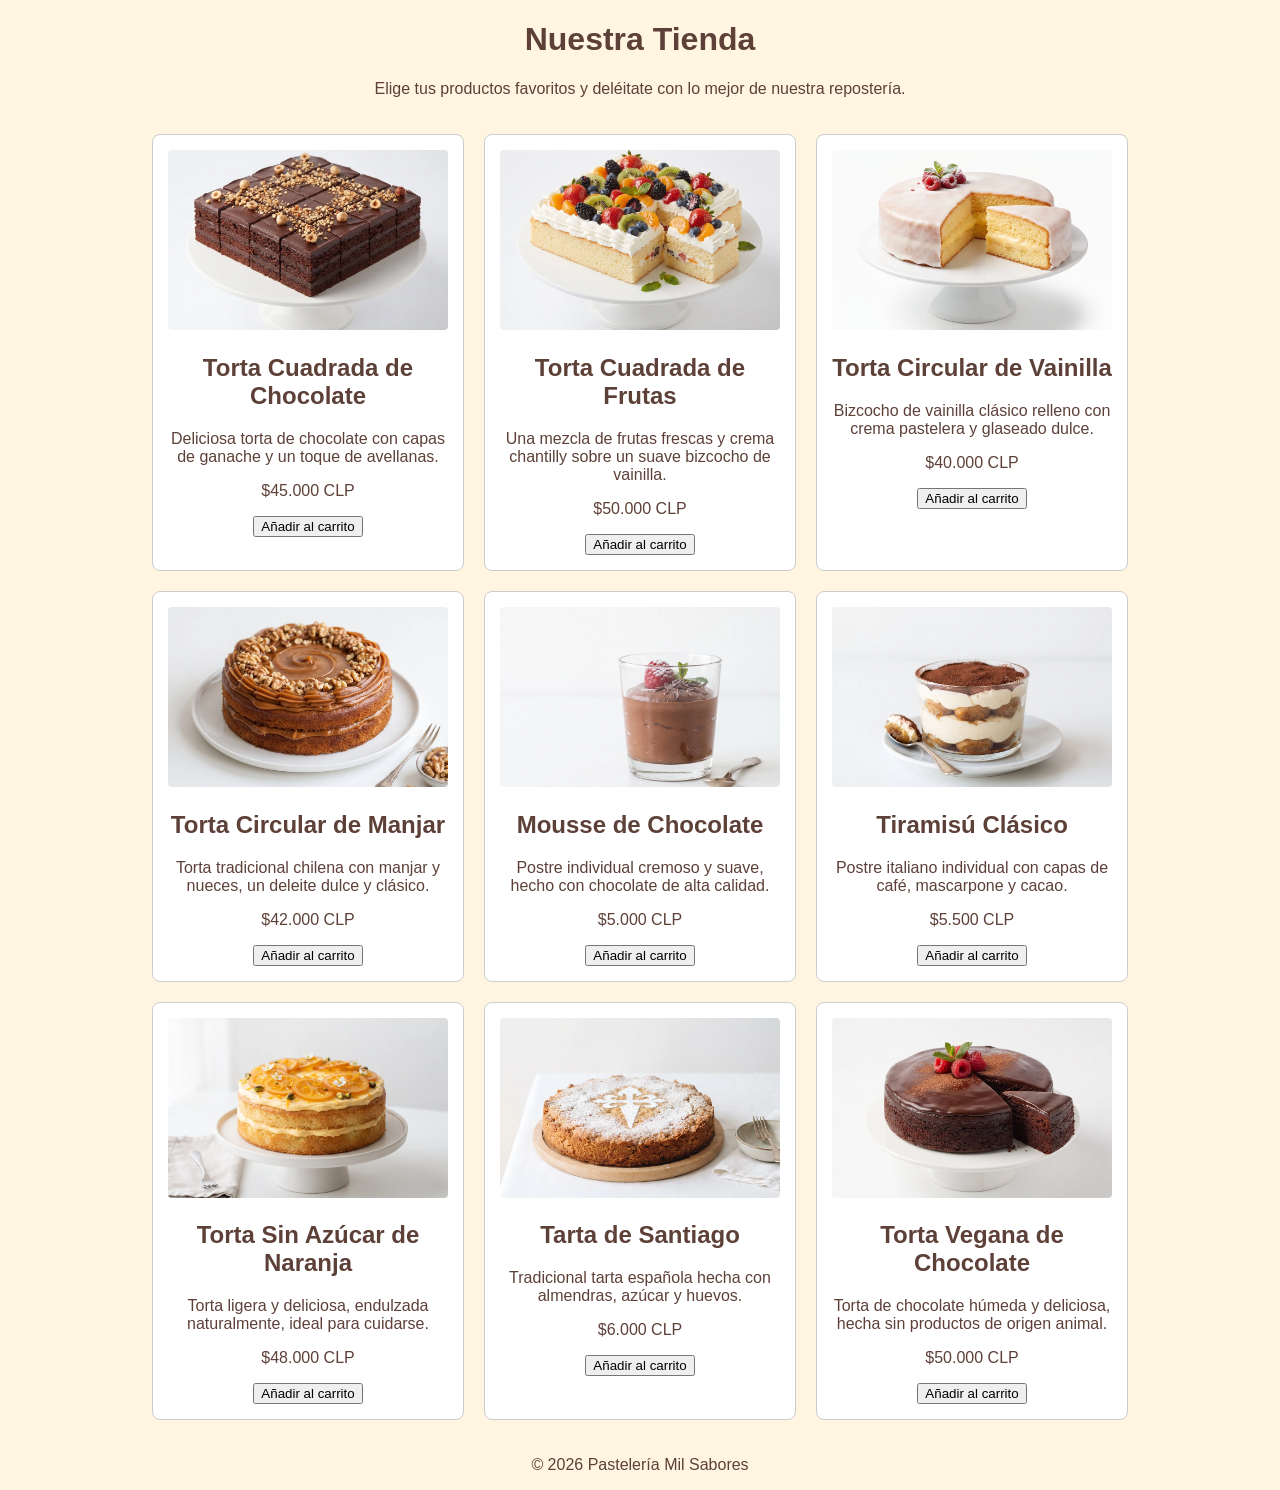
==== tienda.html @ 3db587c8 "Agrega seccion tienda" ====
<!DOCTYPE html>
<html lang="es">
<head>
    <meta charset="UTF-8">
    <title>Tienda - Pastelería Mil Sabores</title>
    <link rel="stylesheet" href="2.css">
    <style>
        body {
            font-family: Arial, sans-serif;
            background-color: #FFF5E1;
            color: #5D4037;
            text-align: center;
        }
        .contenedor-productos {
            display: flex;
            flex-wrap: wrap;
            justify-content: center;
            gap: 20px;
            max-width: 1000px;
            margin: 0 auto;
            padding: 20px;
        }
        .tarjeta-producto {
            background-color: white;
            border: 1px solid #ccc;
            border-radius: 8px;
            padding: 15px;
            width: 280px;
            text-align: center;
        }
        .tarjeta-producto img {
            width: 100%;
            height: 180px;
            object-fit: cover;
            border-radius: 4px;
        }
    </style>
</head>
<body>

    <header>
        <h1>Nuestra Tienda</h1>
        <p>Elige tus productos favoritos y deléitate con lo mejor de nuestra repostería.</p>
    </header>

    <main>
        <section class="contenedor-productos">
            
            <!-- Producto 1 -->
            <div class="tarjeta-producto">
                <img src="img/Torta_Cuadrada_Chocolate.webp" alt="Torta Cuadrada de Chocolate">
                <h2>Torta Cuadrada de Chocolate</h2>
                <p>Deliciosa torta de chocolate con capas de ganache y un toque de avellanas.</p>
                <p class="precio">$45.000 CLP</p>
                <button>Añadir al carrito</button>
            </div>

            <!-- Producto 2 -->
            <div class="tarjeta-producto">
                <img src="img/Torta_Cuadrada_Frutas.webp" alt="Torta Cuadrada de Frutas">
                <h2>Torta Cuadrada de Frutas</h2>
                <p>Una mezcla de frutas frescas y crema chantilly sobre un suave bizcocho de vainilla.</p>
                <p class="precio">$50.000 CLP</p>
                <button>Añadir al carrito</button>
            </div>

            <!-- Producto 3 -->
            <div class="tarjeta-producto">
                <img src="img/Torta_Circular_Vainilla.webp" alt="Torta Circular de Vainilla">
                <h2>Torta Circular de Vainilla</h2>
                <p>Bizcocho de vainilla clásico relleno con crema pastelera y glaseado dulce.</p>
                <p class="precio">$40.000 CLP</p>
                <button>Añadir al carrito</button>
            </div>

            <!-- Producto 4 -->
            <div class="tarjeta-producto">
                <img src="img/Torta_Circular_Manjar.webp" alt="Torta Circular de Manjar">
                <h2>Torta Circular de Manjar</h2>
                <p>Torta tradicional chilena con manjar y nueces, un deleite dulce y clásico.</p>
                <p class="precio">$42.000 CLP</p>
                <button>Añadir al carrito</button>
            </div>

            <!-- Producto 5 -->
            <div class="tarjeta-producto">
                <img src="img/Mousse_Chocolate.webp" alt="Mousse de Chocolate">
                <h2>Mousse de Chocolate</h2>
                <p>Postre individual cremoso y suave, hecho con chocolate de alta calidad.</p>
                <p class="precio">$5.000 CLP</p>
                <button>Añadir al carrito</button>
            </div>

            <!-- Producto 6 -->
            <div class="tarjeta-producto">
                <img src="img/Tiramisú_Clásico.webp" alt="Tiramisú Clásico">
                <h2>Tiramisú Clásico</h2>
                <p>Postre italiano individual con capas de café, mascarpone y cacao.</p>
                <p class="precio">$5.500 CLP</p>
                <button>Añadir al carrito</button>
            </div>

            <!-- Producto 7 -->
            <div class="tarjeta-producto">
                <img src="img/Torta_Naranja_Sin_Azucar.webp" alt="Torta Sin Azúcar de Naranja">
                <h2>Torta Sin Azúcar de Naranja</h2>
                <p>Torta ligera y deliciosa, endulzada naturalmente, ideal para cuidarse.</p>
                <p class="precio">$48.000 CLP</p>
                <button>Añadir al carrito</button>
            </div>

            <!-- Producto 8 -->
            <div class="tarjeta-producto">
                <img src="img/Tarta_De_Santiago.webp" alt="Tarta de Santiago">
                <h2>Tarta de Santiago</h2>
                <p>Tradicional tarta española hecha con almendras, azúcar y huevos.</p>
                <p class="precio">$6.000 CLP</p>
                <button>Añadir al carrito</button>
            </div>

            <!-- Producto 9 -->
            <div class="tarjeta-producto">
                <img src="img/Torta_Vegana_Chocolate.webp" alt="Torta Vegana de Chocolate">
                <h2>Torta Vegana de Chocolate</h2>
                <p>Torta de chocolate húmeda y deliciosa, hecha sin productos de origen animal.</p>
                <p class="precio">$50.000 CLP</p>
                <button>Añadir al carrito</button>
            </div>

        </section>
    </main>

    <footer>
        <p>&copy; 2026 Pastelería Mil Sabores</p>
    </footer>

</body>
</html>
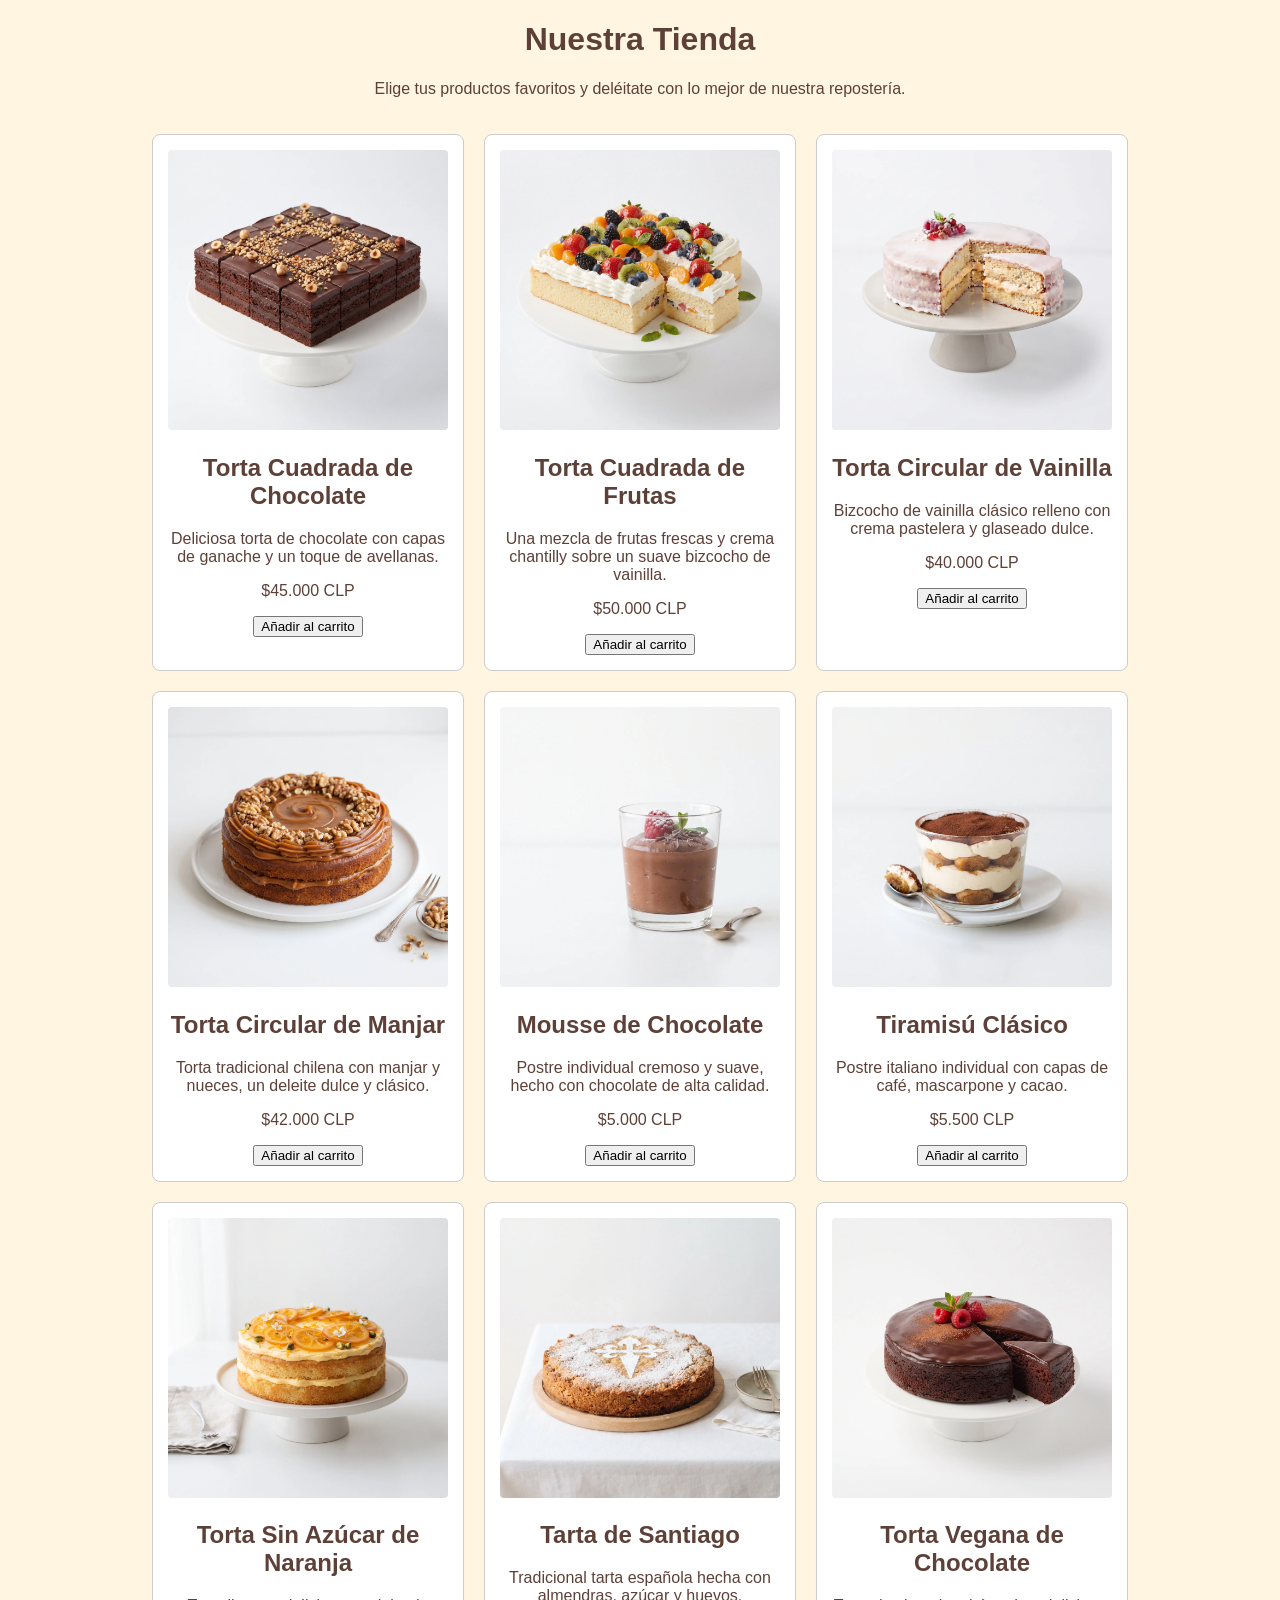
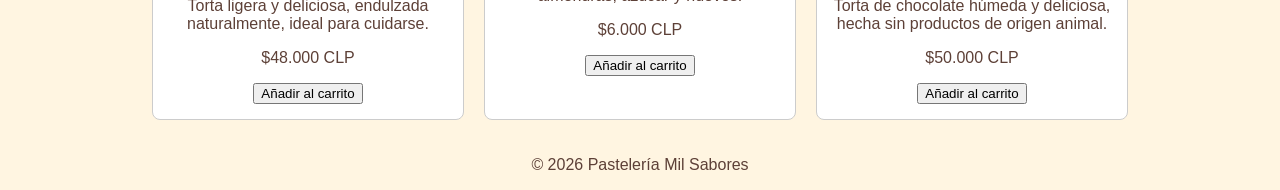
==== commit 85891aa4: "Actualiza imagen de la Torta Circular de Vainilla con el fondo correcto" ====
--- a/tienda.html
+++ b/tienda.html
@@ -30,7 +30,7 @@
         }
         .tarjeta-producto img {
             width: 100%;
-            height: 180px;
+            height: 280px;
             object-fit: cover;
             border-radius: 4px;
         }
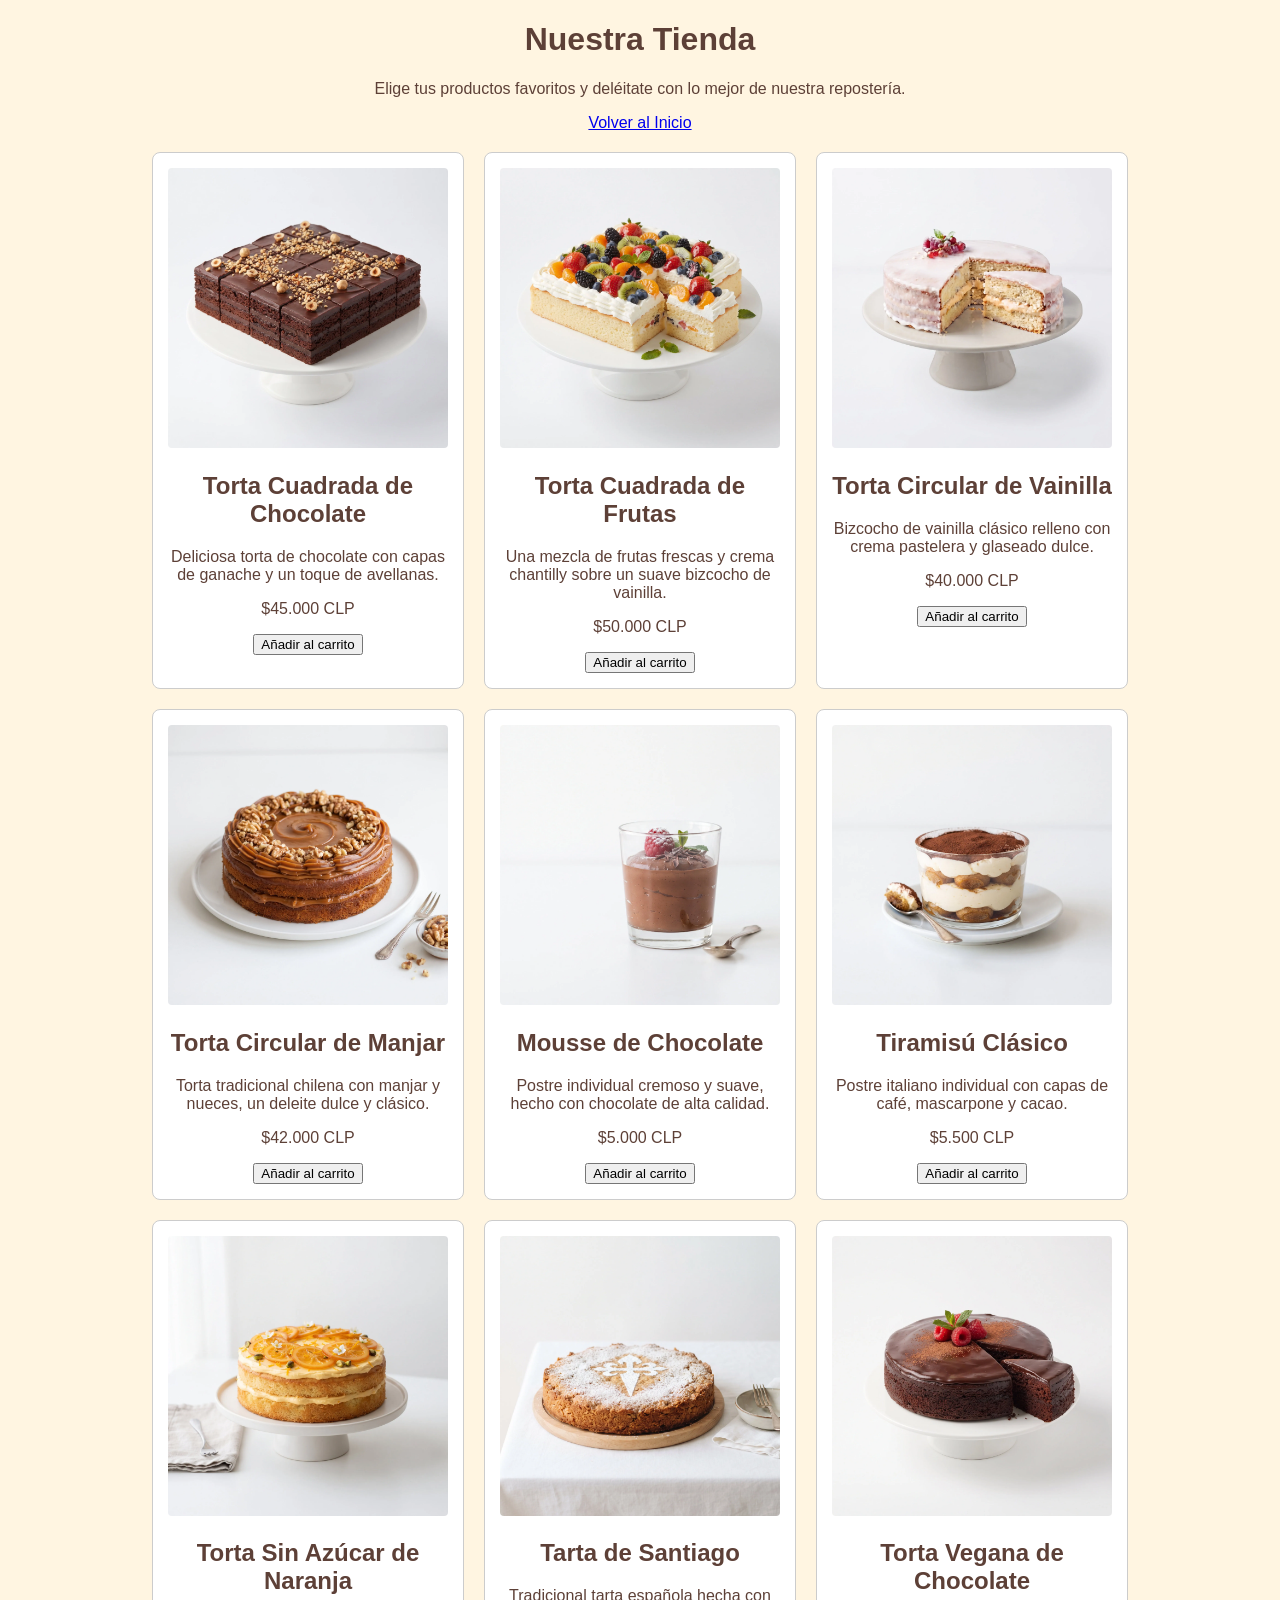
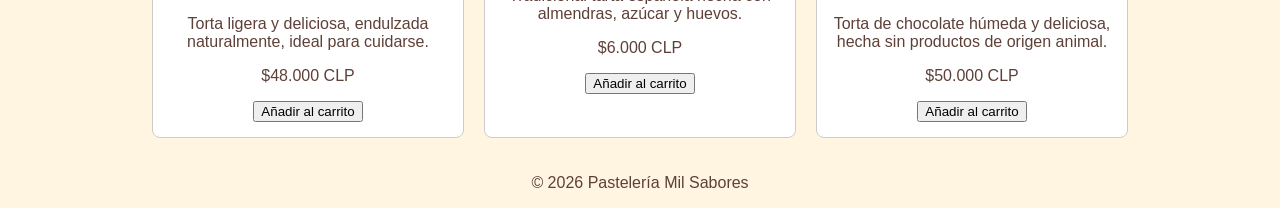
==== commit 97714c49: "creacion del home" ====
--- a/tienda.html
+++ b/tienda.html
@@ -42,6 +42,10 @@
         <h1>Nuestra Tienda</h1>
         <p>Elige tus productos favoritos y deléitate con lo mejor de nuestra repostería.</p>
     </header>
+
+    <nav>
+        <a href="index.html">Volver al Inicio</a>
+    </nav>
 
     <main>
         <section class="contenedor-productos">
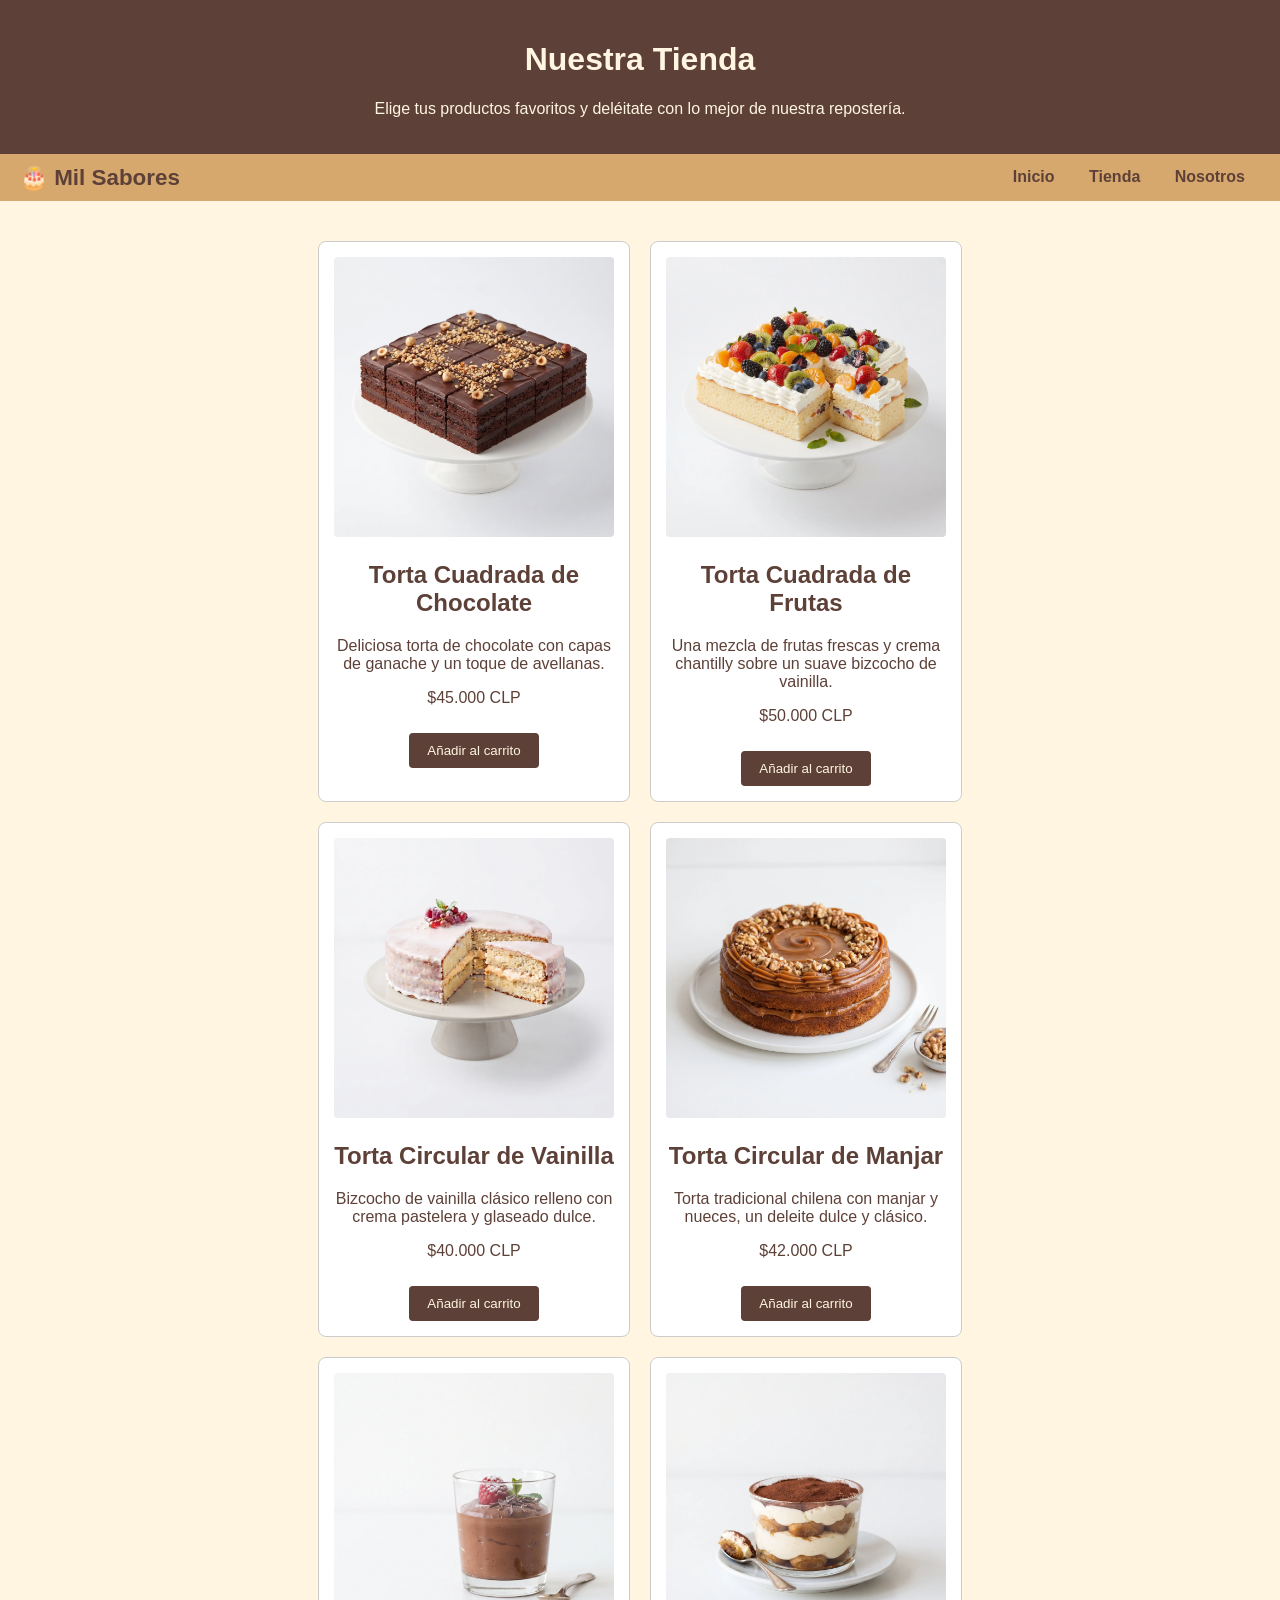
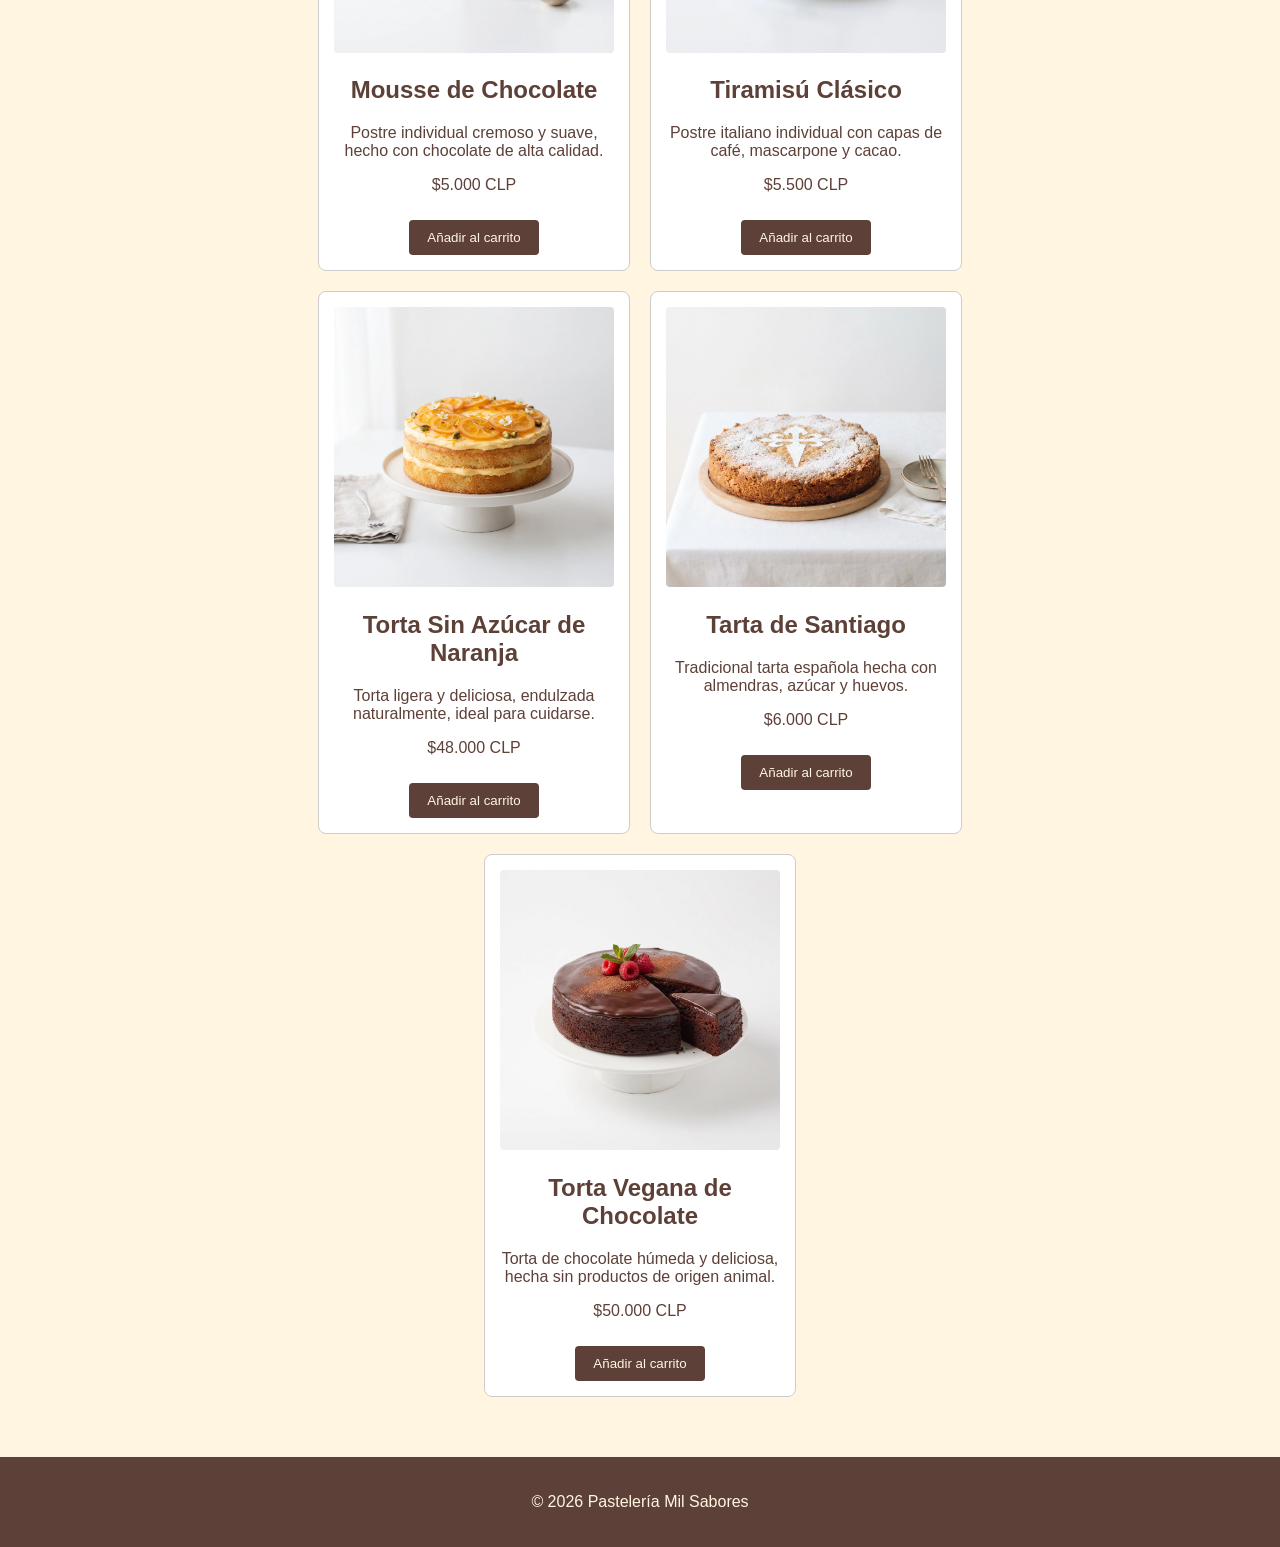
==== commit b24d9722: "mas cambios" ====
--- a/tienda.html
+++ b/tienda.html
@@ -3,7 +3,7 @@
 <head>
     <meta charset="UTF-8">
     <title>Tienda - Pastelería Mil Sabores</title>
-    <link rel="stylesheet" href="2.css">
+    <link rel="stylesheet" href="css/style.css">
     <style>
         body {
             font-family: Arial, sans-serif;
@@ -44,7 +44,14 @@
     </header>
 
     <nav>
-        <a href="index.html">Volver al Inicio</a>
+        <div class="logo">
+            <a href="index.html">🎂 Mil Sabores</a>
+        </div>
+        <ul>
+            <li><a href="index.html">Inicio</a></li>
+            <li><a href="tienda.html">Tienda</a></li>
+            <li><a href="index.html#nosotros">Nosotros</a></li>
+        </ul>
     </nav>
 
     <main>
--- a/css/style.css
+++ b/css/style.css
@@ -0,0 +1,180 @@
+/* Estilos generales del sitio - Pastelería Mil Sabores */
+
+body {
+    font-family: Arial, sans-serif;
+    background-color: #FFF5E1;
+    color: #5D4037;
+    margin: 0;
+    padding: 0;
+}
+
+header {
+    background-color: #5D4037;
+    color: #FFF5E1;
+    text-align: center;
+    padding: 20px 10px;
+}
+
+nav {
+    background-color: #D7A86E;
+    padding: 10px 20px;
+    display: flex;
+    justify-content: space-between;
+    align-items: center;
+    flex-wrap: wrap;
+}
+
+.logo a {
+    color: #5D4037;
+    font-size: 1.4em;
+    font-weight: bold;
+    text-decoration: none;
+}
+
+nav ul {
+    list-style: none;
+    margin: 0;
+    padding: 0;
+}
+
+nav ul li {
+    display: inline-block;
+    margin: 0 15px;
+}
+
+nav ul li a {
+    color: #5D4037;
+    text-decoration: none;
+    font-weight: bold;
+}
+
+nav ul li a:hover {
+    text-decoration: underline;
+}
+
+main {
+    max-width: 1000px;
+    margin: 0 auto;
+    padding: 20px;
+}
+
+section {
+    margin-bottom: 40px;
+    text-align: center;
+}
+
+/* Sección de bienvenida */
+.bienvenida-imagen {
+    max-width: 100%; /* <--- Cambia esto de 400px a 100% */
+    width: 100%; /* Esto asegura que ocupe todo el ancho del contenedor */
+    border-radius: 8px;
+    margin-top: 15px;
+    display: block; /* Ayuda a centrarla y evitar espacios extra */
+    height: auto; /* Mantiene la proporción de la imagen */
+}
+
+/* Tarjetas de productos destacados (mismo estilo que la tienda) */
+.contenedor-productos {
+    display: flex;
+    flex-wrap: wrap;
+    justify-content: center;
+    gap: 20px;
+}
+
+.tarjeta-producto {
+    background-color: white;
+    border: 1px solid #ccc;
+    border-radius: 8px;
+    padding: 15px;
+    width: 250px;
+    text-align: center;
+}
+
+.tarjeta-producto img {
+    width: 100%;
+    height: 220px;
+    object-fit: cover;
+    border-radius: 4px;
+}
+
+button {
+    background-color: #5D4037;
+    color: #FFF5E1;
+    border: none;
+    padding: 10px 18px;
+    border-radius: 4px;
+    cursor: pointer;
+    margin-top: 10px;
+}
+
+button:hover {
+    background-color: #4A322C;
+}
+
+footer {
+    background-color: #5D4037;
+    color: #FFF5E1;
+    text-align: center;
+    padding: 20px 10px;
+    margin-top: 20px;
+}
+
+footer a {
+    color: #FFF5E1;
+}
+
+/* Estilos Quiénes Somos */
+.seccion-quienes-somos {
+    display: flex;
+    flex-direction: column;
+    gap: 20px;
+    margin-bottom: 40px;
+    text-align: left !important; /* Anula el centrado general de las secciones */
+}
+
+.tarjeta-enunciado {
+    background-color: white;
+    border: 1px solid #ccc;
+    border-radius: 8px;
+    padding: 25px;
+}
+
+.contenedor-mision-vision {
+    display: flex;
+    gap: 20px;
+    flex-wrap: wrap;
+}
+
+.caja-mision,
+.caja-vision {
+    background-color: white;
+    border: 1px solid #ccc;
+    border-radius: 8px;
+    padding: 20px;
+    flex: 1;
+    min-width: 280px;
+}
+
+.nosotros-imagen {
+    max-width: 1000px;
+    margin: 0 auto 20px;
+}
+
+.nosotros-imagen img {
+    width: 100%;
+    height: 260px;
+    object-fit: cover;
+    border-radius: 8px;
+    display: block;
+}
+
+.nosotros-contacto {
+    background-color: white;
+    border: 1px solid #ccc;
+    border-radius: 8px;
+    padding: 20px;
+}
+
+.nosotros-contacto a {
+    color: #5D4037;
+}
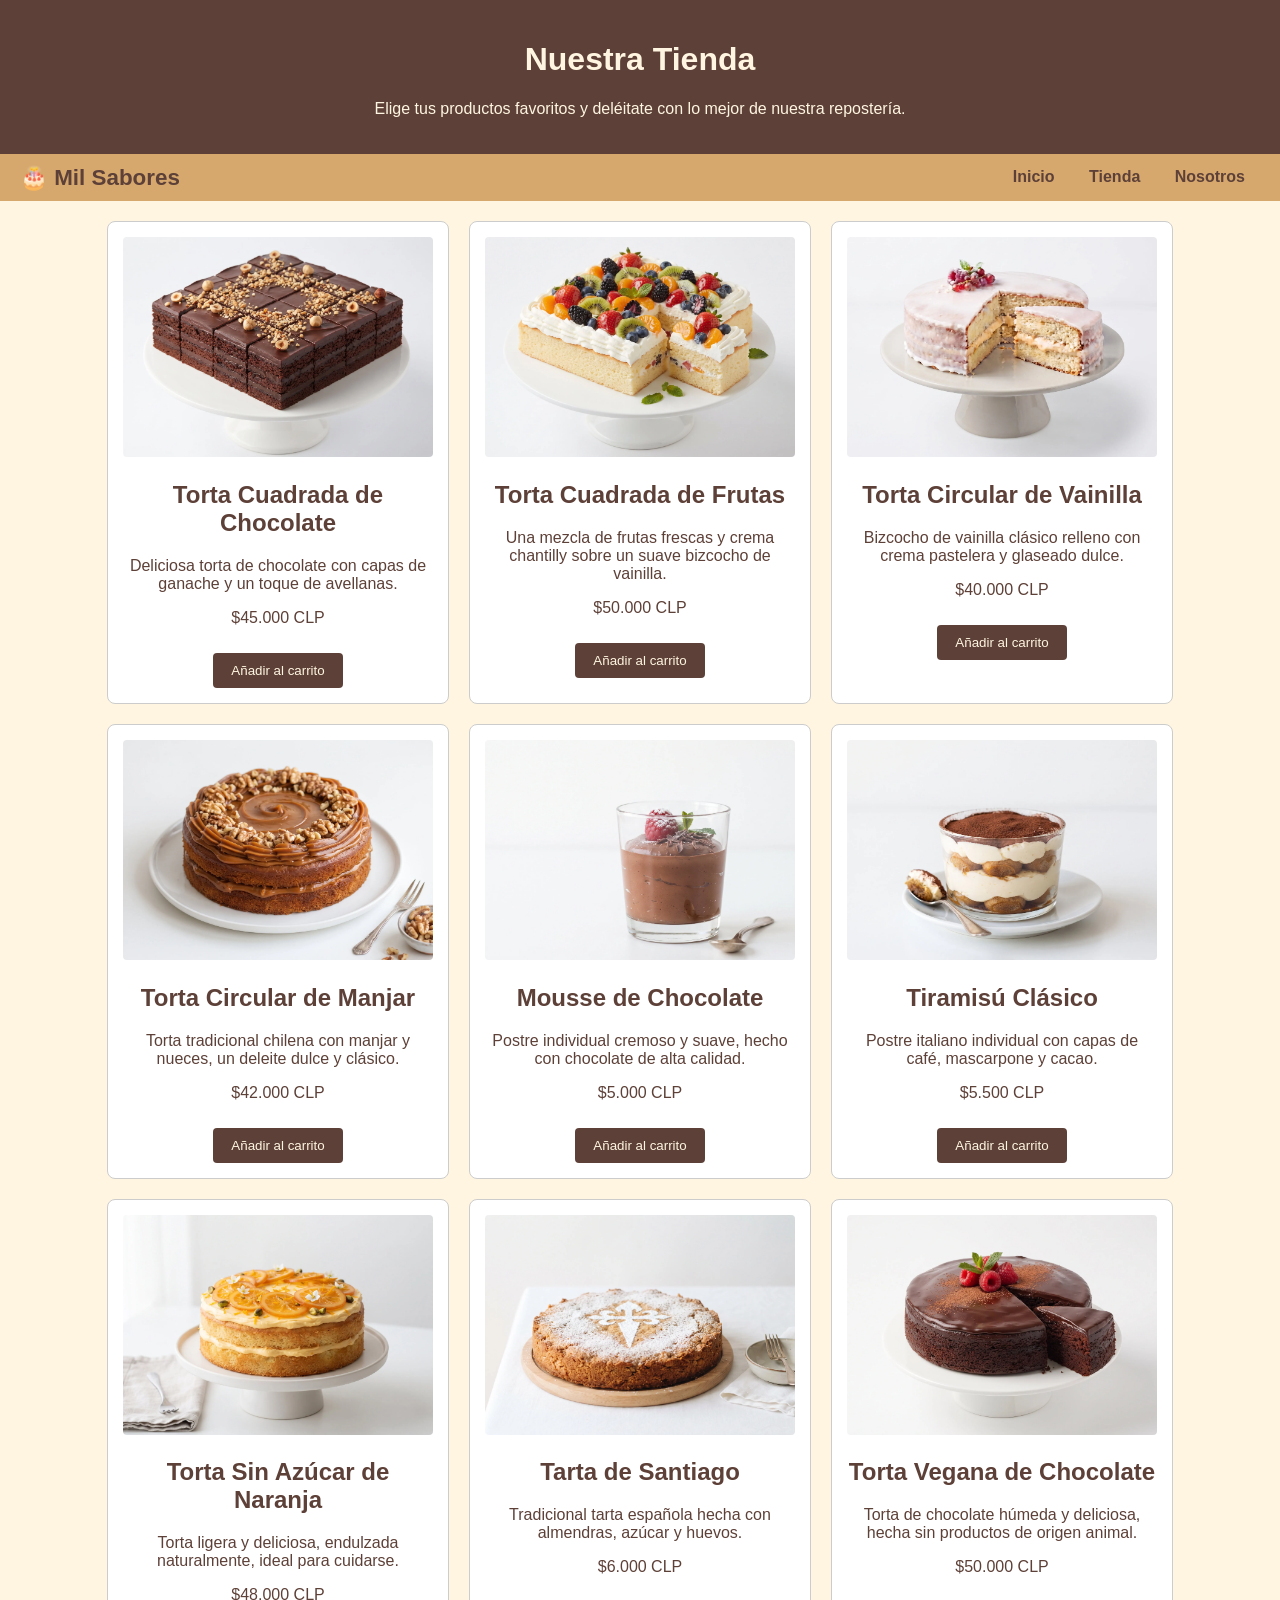
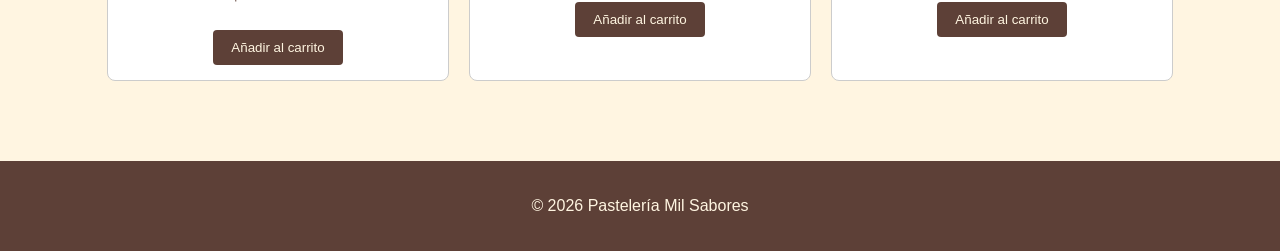
==== commit 8b9ac67f: "Actualiza diseño de tarjetas de productos a 3 por fila y mejora estructura de secciones" ====
--- a/tienda.html
+++ b/tienda.html
@@ -4,37 +4,7 @@
     <meta charset="UTF-8">
     <title>Tienda - Pastelería Mil Sabores</title>
     <link rel="stylesheet" href="css/style.css">
-    <style>
-        body {
-            font-family: Arial, sans-serif;
-            background-color: #FFF5E1;
-            color: #5D4037;
-            text-align: center;
-        }
-        .contenedor-productos {
-            display: flex;
-            flex-wrap: wrap;
-            justify-content: center;
-            gap: 20px;
-            max-width: 1000px;
-            margin: 0 auto;
-            padding: 20px;
-        }
-        .tarjeta-producto {
-            background-color: white;
-            border: 1px solid #ccc;
-            border-radius: 8px;
-            padding: 15px;
-            width: 280px;
-            text-align: center;
-        }
-        .tarjeta-producto img {
-            width: 100%;
-            height: 280px;
-            object-fit: cover;
-            border-radius: 4px;
-        }
-    </style>
+
 </head>
 <body>
 
--- a/css/style.css
+++ b/css/style.css
@@ -53,7 +53,7 @@
 }
 
 main {
-    max-width: 1000px;
+    max-width: 1100px;
     margin: 0 auto;
     padding: 20px;
 }
@@ -65,15 +65,15 @@
 
 /* Sección de bienvenida */
 .bienvenida-imagen {
-    max-width: 100%; /* <--- Cambia esto de 400px a 100% */
-    width: 100%; /* Esto asegura que ocupe todo el ancho del contenedor */
+    max-width: 100%;
+    width: 100%;
     border-radius: 8px;
     margin-top: 15px;
-    display: block; /* Ayuda a centrarla y evitar espacios extra */
-    height: auto; /* Mantiene la proporción de la imagen */
-}
-
-/* Tarjetas de productos destacados (mismo estilo que la tienda) */
+    display: block;
+    height: auto;
+}
+
+/* Tarjetas de productos (3 por fila corregido) */
 .contenedor-productos {
     display: flex;
     flex-wrap: wrap;
@@ -86,7 +86,7 @@
     border: 1px solid #ccc;
     border-radius: 8px;
     padding: 15px;
-    width: 250px;
+    width: 310px;
     text-align: center;
 }
 
@@ -129,7 +129,7 @@
     flex-direction: column;
     gap: 20px;
     margin-bottom: 40px;
-    text-align: left !important; /* Anula el centrado general de las secciones */
+    text-align: left !important;
 }
 
 .tarjeta-enunciado {
@@ -155,6 +155,30 @@
     min-width: 280px;
 }
 
+/* Estilos Sección Impacto Comunitario */
+.seccion-impacto {
+    display: flex;
+    flex-direction: column;
+    gap: 20px;
+    margin-bottom: 40px;
+    text-align: left !important;
+}
+
+.tarjeta-impacto {
+    background-color: white;
+    border: 1px solid #ccc;
+    border-radius: 8px;
+    padding: 25px;
+}
+
+.imagen-impacto {
+    width: 100%;
+    height: auto;
+    border-radius: 6px;
+    margin-bottom: 15px;
+    object-fit: cover;
+}
+
 .nosotros-imagen {
     max-width: 1000px;
     margin: 0 auto 20px;
@@ -177,4 +201,4 @@
 
 .nosotros-contacto a {
     color: #5D4037;
-}
+}
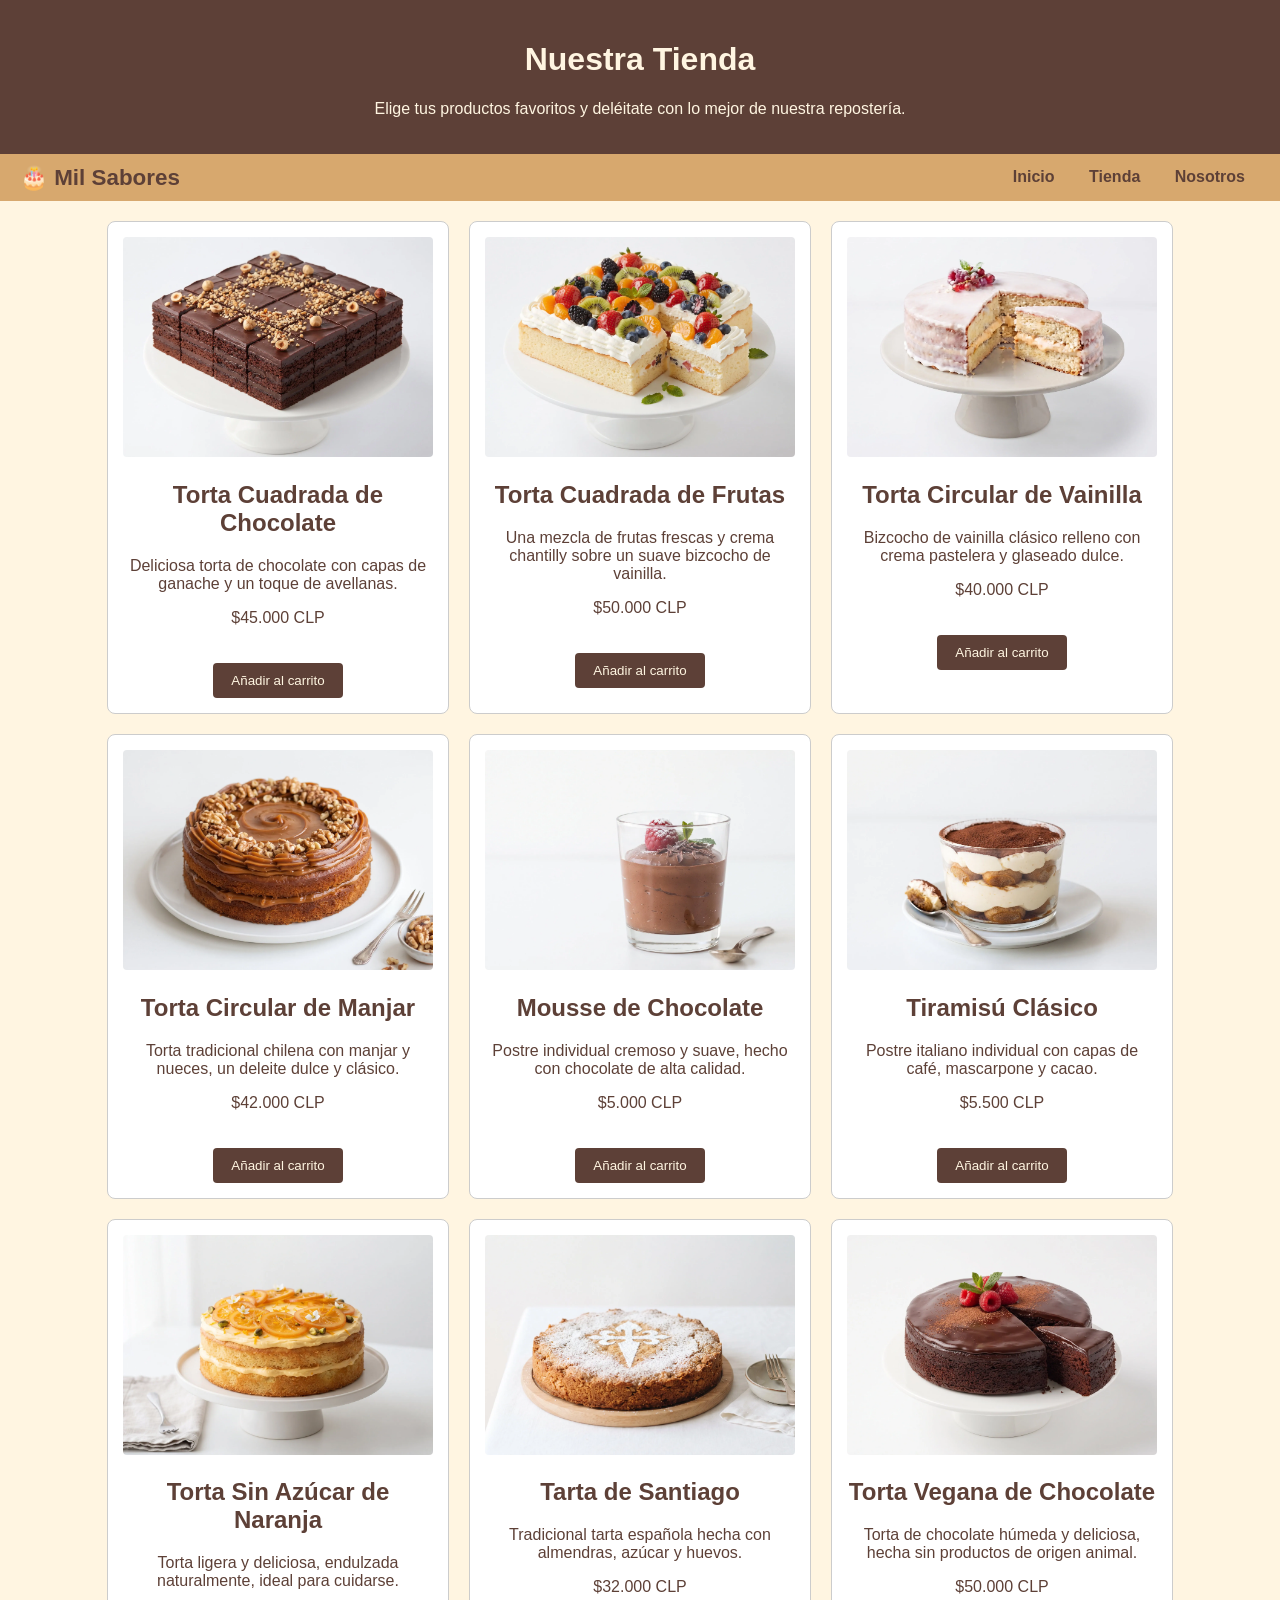
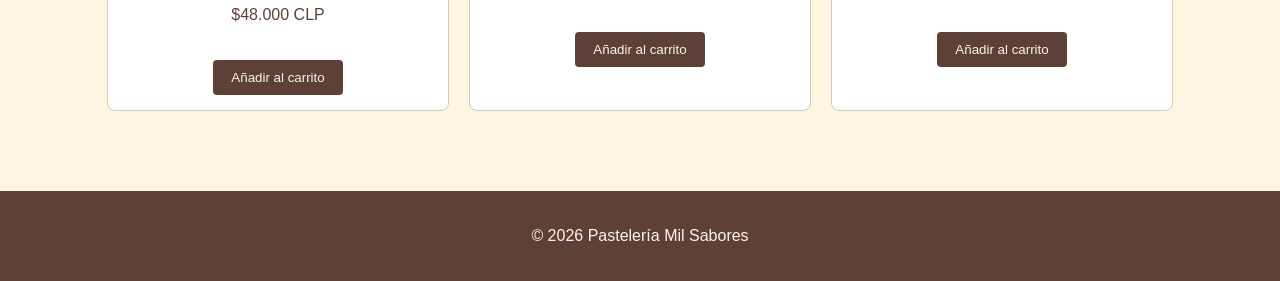
==== commit fd10868c: "agrega foto en sobre nosotros y tambien valoraciones de clientes" ====
--- a/tienda.html
+++ b/tienda.html
@@ -95,7 +95,7 @@
                 <img src="img/Tarta_De_Santiago.webp" alt="Tarta de Santiago">
                 <h2>Tarta de Santiago</h2>
                 <p>Tradicional tarta española hecha con almendras, azúcar y huevos.</p>
-                <p class="precio">$6.000 CLP</p>
+                <p class="precio">$32.000 CLP</p>
                 <button>Añadir al carrito</button>
             </div>
 
--- a/css/style.css
+++ b/css/style.css
@@ -73,7 +73,7 @@
     height: auto;
 }
 
-/* Tarjetas de productos (3 por fila corregido) */
+/* Tarjetas de productos (3 por fila) */
 .contenedor-productos {
     display: flex;
     flex-wrap: wrap;
@@ -104,7 +104,7 @@
     padding: 10px 18px;
     border-radius: 4px;
     cursor: pointer;
-    margin-top: 10px;
+    margin-top: 20px;
 }
 
 button:hover {
@@ -123,26 +123,55 @@
     color: #FFF5E1;
 }
 
-/* Estilos Quiénes Somos */
+/* Estilos Quiénes Somos (Dos columnas) */
 .seccion-quienes-somos {
     display: flex;
     flex-direction: column;
     gap: 20px;
-    margin-bottom: 40px;
+    margin-bottom: 1px; 
     text-align: left !important;
 }
 
-.tarjeta-enunciado {
-    background-color: white;
-    border: 1px solid #ccc;
-    border-radius: 8px;
-    padding: 25px;
+.tarjeta-sobre-nosotros {
+    background-color: white;
+    border: 1px solid #ccc;
+    border-radius: 8px;
+    padding: 30px;
+    display: flex;
+    align-items: center;
+    gap: 30px;
+    flex-wrap: wrap;
+}
+
+.texto-nosotros {
+    flex: 1;
+    min-width: 280px;
+    text-align: justify;
+}
+
+.texto-nosotros h2 {
+    text-align: left;
+    margin-top: 0;
+}
+
+.imagen-nosotros {
+    flex: 1;
+    min-width: 280px;
+}
+
+.imagen-nosotros img {
+    width: 100%;
+    height: auto;
+    border-radius: 6px;
+    object-fit: cover;
+    display: block;
 }
 
 .contenedor-mision-vision {
     display: flex;
     gap: 20px;
     flex-wrap: wrap;
+    margin-bottom: 20px; /* Compactado */
 }
 
 .caja-mision,
@@ -179,19 +208,6 @@
     object-fit: cover;
 }
 
-.nosotros-imagen {
-    max-width: 1000px;
-    margin: 0 auto 20px;
-}
-
-.nosotros-imagen img {
-    width: 100%;
-    height: 260px;
-    object-fit: cover;
-    border-radius: 8px;
-    display: block;
-}
-
 .nosotros-contacto {
     background-color: white;
     border: 1px solid #ccc;
@@ -201,4 +217,81 @@
 
 .nosotros-contacto a {
     color: #5D4037;
+}
+
+
+/* --- Estilos Sección Testimonios (3 en una fila) --- */
+
+.seccion-testimonios {
+    margin-bottom: 50px;
+}
+
+.seccion-testimonios h2 {
+    text-align: center;
+    margin-bottom: 30px;
+    color: #5D4037;
+}
+
+.contenedor-testimonios {
+    display: flex;
+    flex-wrap: wrap;
+    justify-content: center;
+    gap: 20px;
+    max-width: 1100px;
+    margin: 0 auto;
+}
+
+.tarjeta-testimonio {
+    background-color: white;
+    border: 1px solid #ccc;
+    border-radius: 8px;
+    padding: 20px;
+    width: 310px; /* Mismo ancho que las tarjetas de productos para mantener simetría */
+    text-align: left;
+    display: flex;
+    flex-direction: column;
+    justify-content: space-between;
+    box-shadow: 0 2px 4px rgba(0,0,0,0.05);
+}
+
+.estrellas {
+    color: #D7A86E;
+    font-size: 1.2em;
+    margin-bottom: 10px;
+}
+
+.tarjeta-testimonio p {
+    text-align: justify;
+    color: #5D4037;
+    font-style: italic;
+    line-height: 1.5;
+    margin-bottom: 20px;
+    flex-grow: 1;
+}
+
+.datos-cliente {
+    display: flex;
+    align-items: center;
+    gap: 12px;
+    border-top: 1px solid #eee;
+    padding-top: 15px;
+}
+
+.foto-cliente {
+    width: 45px;
+    height: 45px;
+    border-radius: 50%;
+    object-fit: cover;
+}
+
+.datos-cliente h4 {
+    margin: 0;
+    font-size: 1em;
+    color: #5D4037;
+}
+
+.datos-cliente span {
+    font-size: 0.85em;
+    color: #D7A86E;
+    font-weight: bold;
 }
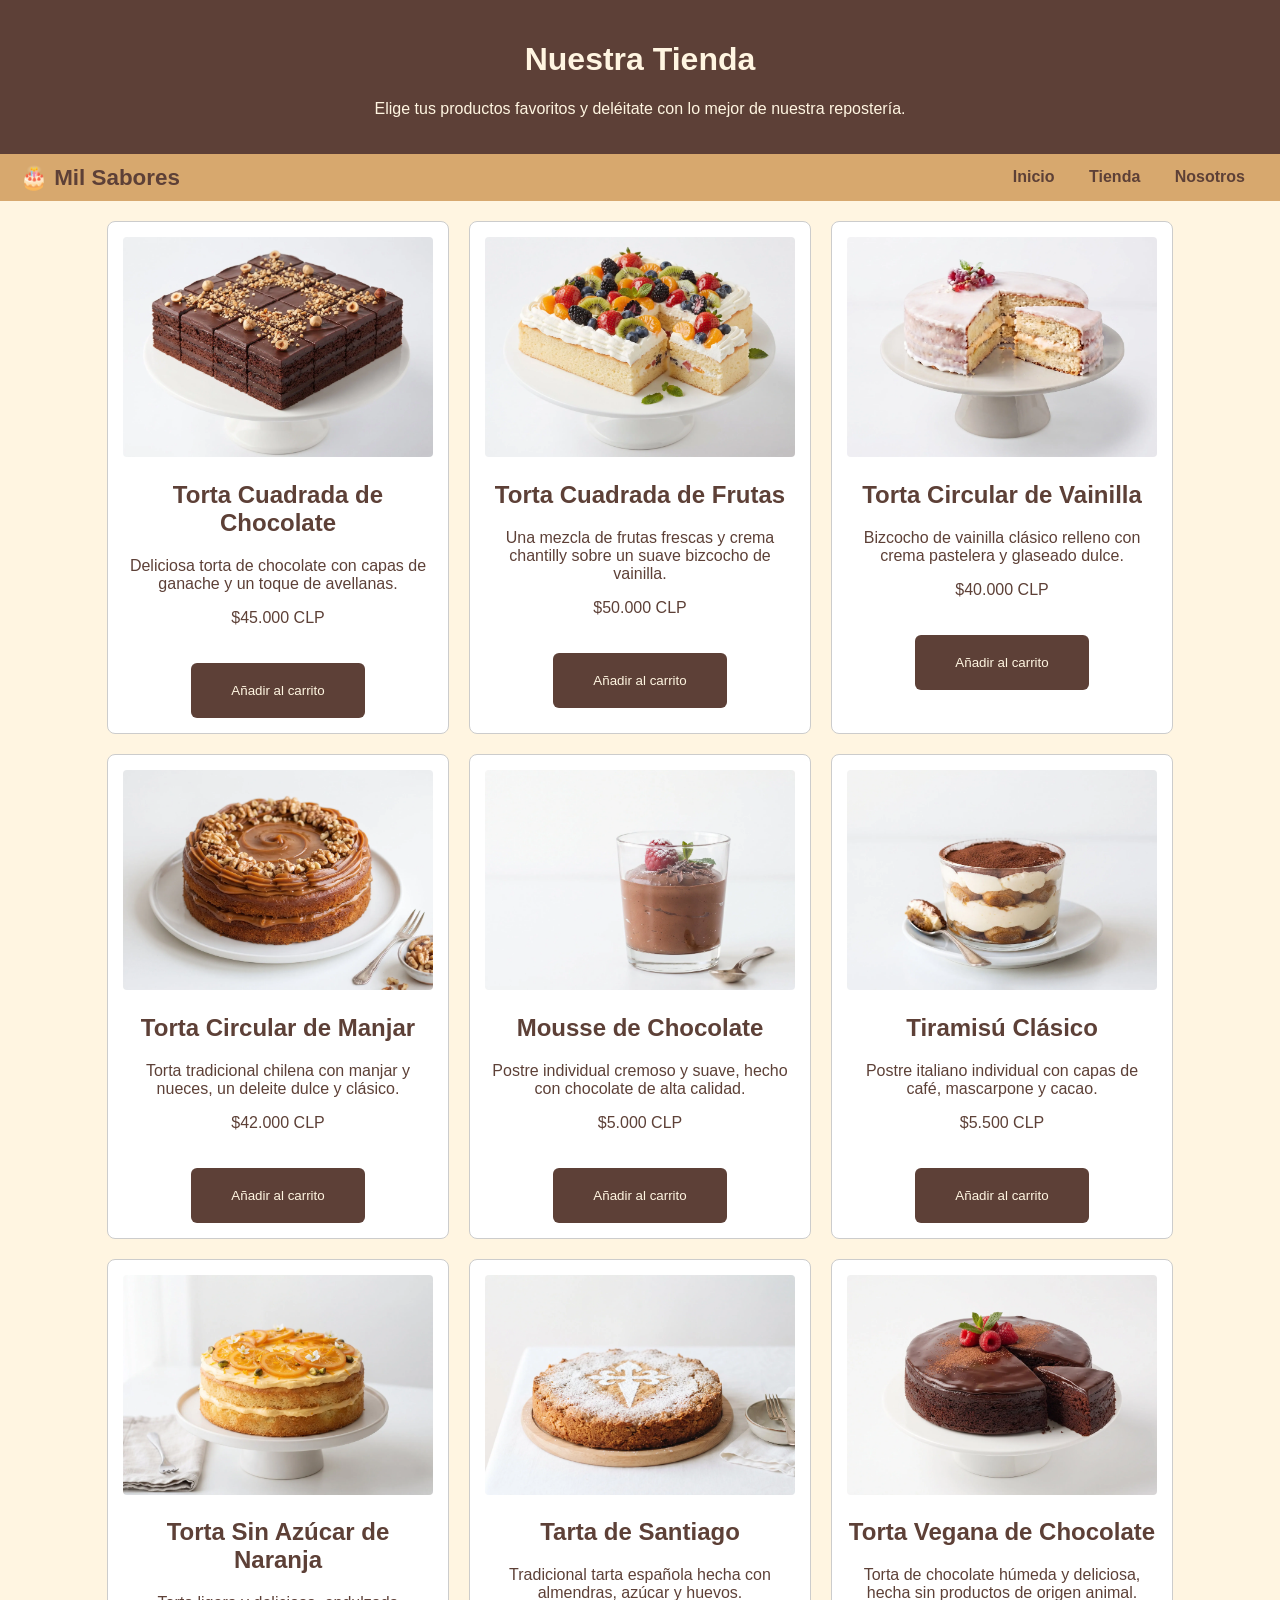
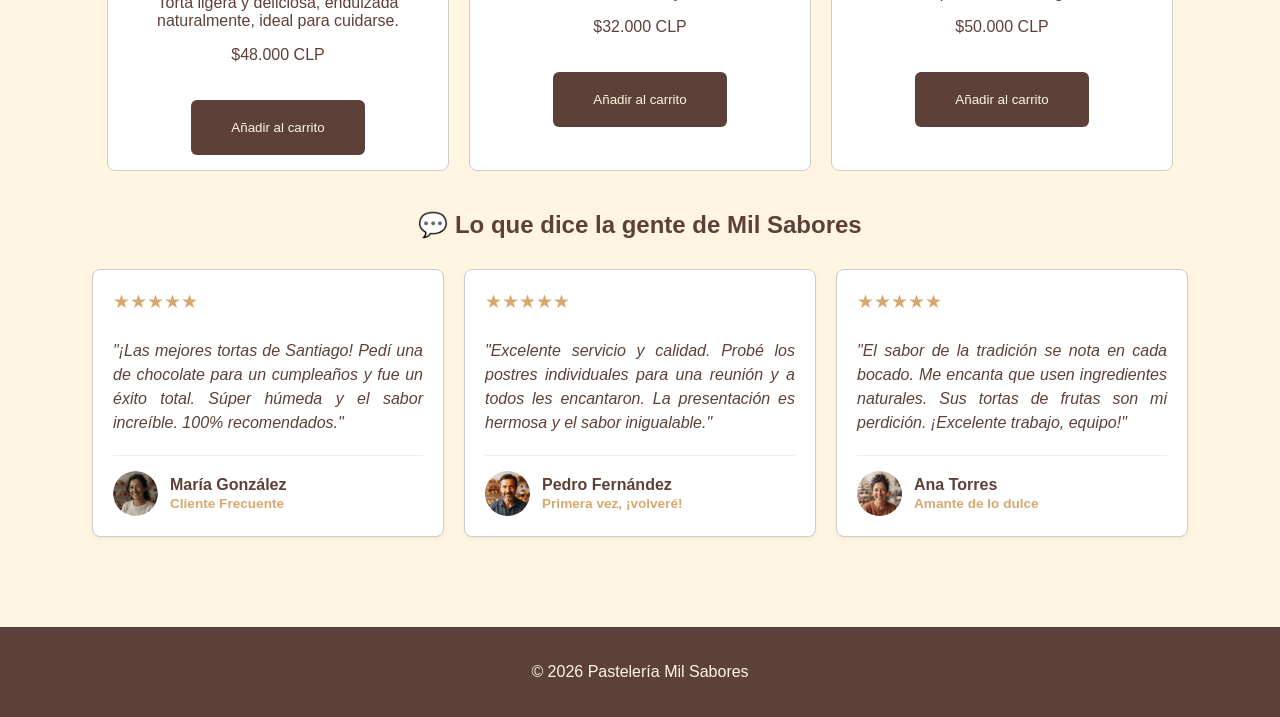
==== commit a8c729e7: "se agregan valoraciones en la tienda" ====
--- a/tienda.html
+++ b/tienda.html
@@ -109,6 +109,54 @@
             </div>
 
         </section>
+
+
+         <!-- Sección de Testimonios -->
+        <section class="seccion-testimonios">
+            <h2>💬 Lo que dice la gente de Mil Sabores</h2>
+            <div class="contenedor-testimonios">
+
+                <!-- Testimonio 1 -->
+                <article class="tarjeta-testimonio">
+                    <div class="estrellas">&#9733;&#9733;&#9733;&#9733;&#9733;</div>
+                    <p>"¡Las mejores tortas de Santiago! Pedí una de chocolate para un cumpleaños y fue un éxito total. Súper húmeda y el sabor increíble. 100% recomendados."</p>
+                    <div class="datos-cliente">
+                        <img src="img/cliente_1.webp" alt="Foto de María González" class="foto-cliente">
+                        <div>
+                            <h4>María González</h4>
+                            <span>Cliente Frecuente</span>
+                        </div>
+                    </div>
+                </article>
+
+                <!-- Testimonio 2 -->
+                <article class="tarjeta-testimonio">
+                    <div class="estrellas">&#9733;&#9733;&#9733;&#9733;&#9733;</div>
+                    <p>"Excelente servicio y calidad. Probé los postres individuales para una reunión y a todos les encantaron. La presentación es hermosa y el sabor inigualable."</p>
+                    <div class="datos-cliente">
+                        <img src="img/cliente_2.webp" alt="Foto de Pedro Fernández" class="foto-cliente">
+                        <div>
+                            <h4>Pedro Fernández</h4>
+                            <span>Primera vez, ¡volveré!</span>
+                        </div>
+                    </div>
+                </article>
+
+                <!-- Testimonio 3 -->
+                <article class="tarjeta-testimonio">
+                    <div class="estrellas">&#9733;&#9733;&#9733;&#9733;&#9733;</div>
+                    <p>"El sabor de la tradición se nota en cada bocado. Me encanta que usen ingredientes naturales. Sus tortas de frutas son mi perdición. ¡Excelente trabajo, equipo!"</p>
+                    <div class="datos-cliente">
+                        <img src="img/cliente_3.webp" alt="Foto de Ana Torres" class="foto-cliente">
+                        <div>
+                            <h4>Ana Torres</h4>
+                            <span>Amante de lo dulce</span>
+                        </div>
+                    </div>
+                </article>
+
+            </div>
+        </section>
     </main>
 
     <footer>
--- a/css/style.css
+++ b/css/style.css
@@ -101,8 +101,8 @@
     background-color: #5D4037;
     color: #FFF5E1;
     border: none;
-    padding: 10px 18px;
-    border-radius: 4px;
+    padding: 20px 40px;
+    border-radius: 6px;
     cursor: pointer;
     margin-top: 20px;
 }
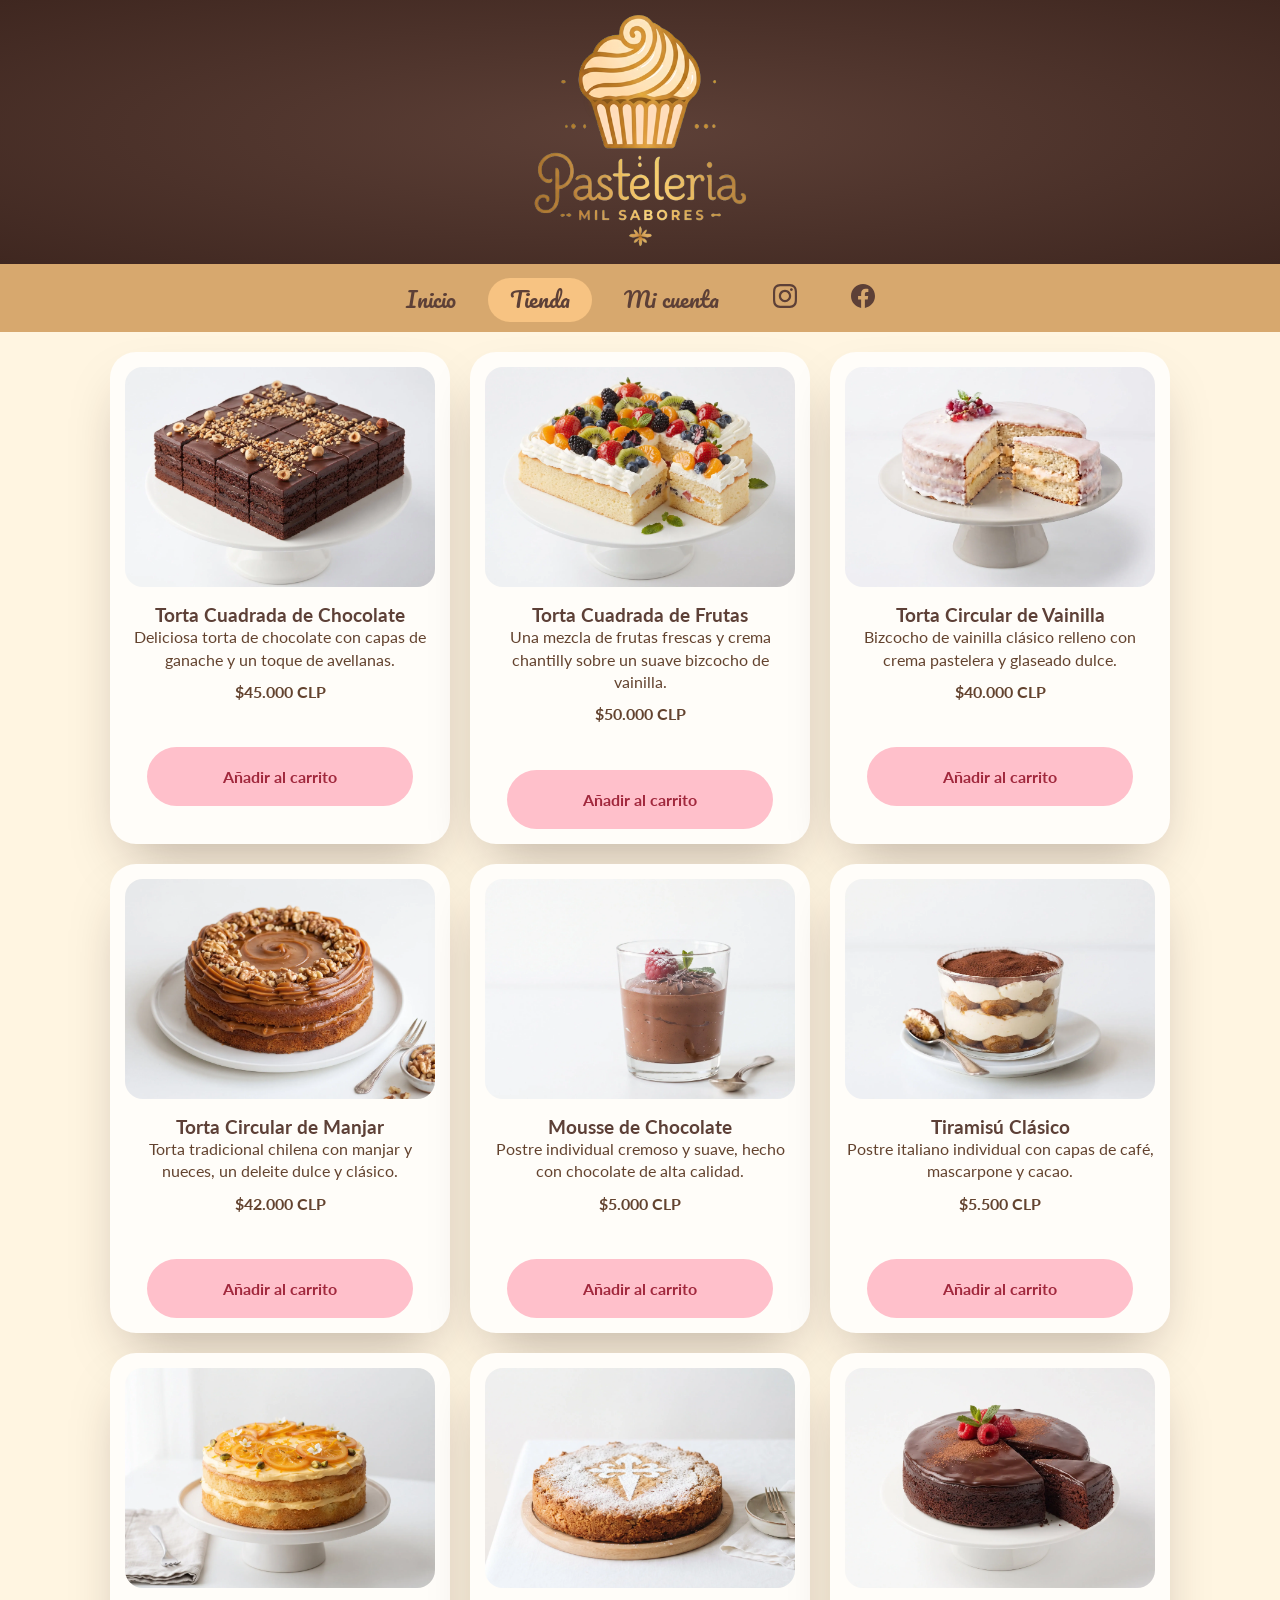
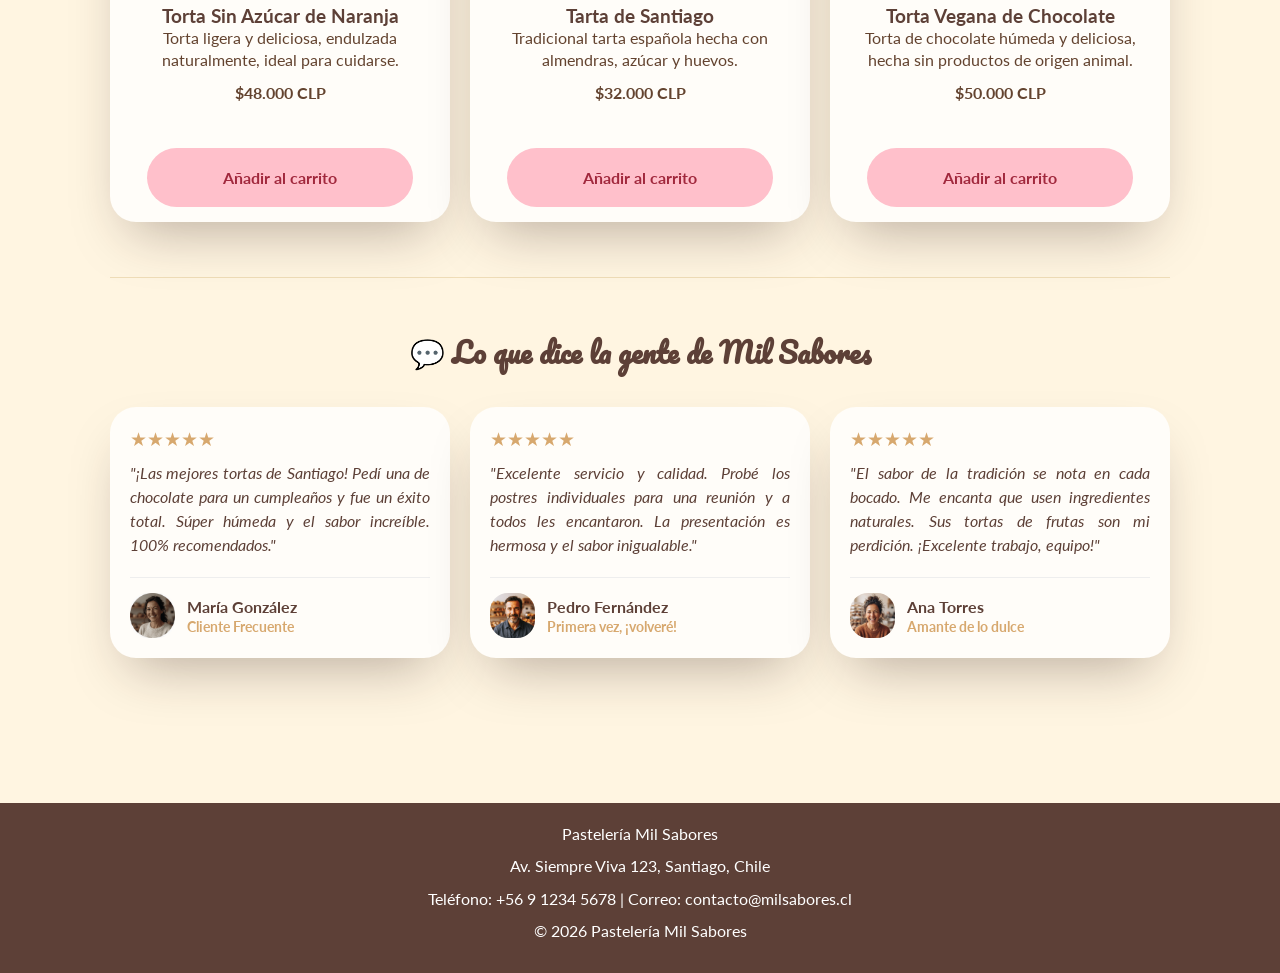
==== commit 9272e6ee: "actualización gráfica y formulario de registro" ====
--- a/tienda.html
+++ b/tienda.html
@@ -1,26 +1,42 @@
 <!DOCTYPE html>
 <html lang="es">
 <head>
-    <meta charset="UTF-8">
-    <title>Tienda - Pastelería Mil Sabores</title>
+<meta charset="UTF-8">
+    <meta name="viewport" content="width=device-width, initial-scale=1.0">
+    <title>🎂 Pastelería Mil Sabores - Tienda</title>
+    <meta name="description" content="Pastelería Mil Sabores, tortas y postres artesanales hechos con dedicación.">
     <link rel="stylesheet" href="css/style.css">
-
+    <link rel="preconnect" href="https://fonts.googleapis.com">
+    <link rel="preconnect" href="https://fonts.gstatic.com" crossorigin>
+    <link href="https://fonts.googleapis.com/css2?family=Lato:ital,wght@0,100;0,300;0,400;0,700;0,900;1,100;1,300;1,400;1,700;1,900&family=Pacifico&display=swap" rel="stylesheet">
 </head>
 <body>
 
     <header>
-        <h1>Nuestra Tienda</h1>
-        <p>Elige tus productos favoritos y deléitate con lo mejor de nuestra repostería.</p>
+        <div class="logo">
+            <a href="index.html"> <img src="img/logo.png" /><h1>Pastelería Mil Sabores</h1></a>
+        </div>
     </header>
 
     <nav>
-        <div class="logo">
-            <a href="index.html">🎂 Mil Sabores</a>
-        </div>
         <ul>
             <li><a href="index.html">Inicio</a></li>
-            <li><a href="tienda.html">Tienda</a></li>
-            <li><a href="index.html#nosotros">Nosotros</a></li>
+            <li><a href="tienda.html" class="current">Tienda</a></li>
+            <li><a href="login.html">Mi cuenta</a></li>
+            <li>
+                <a href="#" target="_blank">
+                    <svg xmlns="http://www.w3.org/2000/svg" viewBox="0 0 24 24" width="24" height="24" fill="currentColor">
+                        <path d="M12 2.163c3.204 0 3.584.012 4.85.07 3.252.148 4.771 1.691 4.919 4.919.058 1.265.069 1.645.069 4.849 0 3.205-.012 3.584-.069 4.849-.149 3.225-1.664 4.771-4.919 4.919-1.266.058-1.644.07-4.85.07-3.204 0-3.584-.012-4.849-.07-3.26-.149-4.771-1.699-4.919-4.92-.058-1.265-.07-1.644-.07-4.849 0-3.204.013-3.583.07-4.849.149-3.227 1.664-4.771 4.919-4.919 1.266-.057 1.645-.069 4.849-.069zm0-2.163c-3.259 0-3.667.014-4.947.072-4.358.2-6.78 2.618-6.98 6.98-.059 1.281-.073 1.689-.073 4.948 0 3.259.014 3.668.072 4.948.2 4.358 2.618 6.78 6.98 6.98 1.281.058 1.689.072 4.948.072 3.259 0 3.668-.014 4.948-.072 4.354-.2 6.782-2.618 6.979-6.98.059-1.28.073-1.689.073-4.948 0-3.259-.014-3.667-.072-4.947-.196-4.354-2.617-6.78-6.979-6.98-1.281-.059-1.69-.073-4.949-.073zm0 5.838c-3.403 0-6.162 2.759-6.162 6.162s2.759 6.163 6.162 6.163 6.162-2.759 6.162-6.163c0-3.403-2.759-6.162-6.162-6.162zm0 10.162c-2.209 0-4-1.79-4-4 0-2.209 1.791-4 4-4s4 1.791 4 4c0 2.21-1.791 4-4 4zm6.406-11.845c-.796 0-1.441.645-1.441 1.44s.645 1.44 1.441 1.44c.795 0 1.439-.645 1.439-1.44s-.644-1.44-1.439-1.44z"/>
+                    </svg>
+                </a>
+            </li>
+            <li>
+                <a href="#" target="_blank">
+                    <svg xmlns="http://www.w3.org/2000/svg" viewBox="0 0 24 24" width="24" height="24" fill="currentColor">
+                        <path d="M24 12.073c0-6.627-5.373-12-12-12s-12 5.373-12 12c0 5.99 4.388 10.954 10.125 11.854v-8.385H7.078v-3.47h3.047V9.43c0-3.007 1.792-4.669 4.533-4.669 1.312 0 2.686.235 2.686.235v2.953H15.83c-1.491 0-1.956.925-1.956 1.874v2.25h3.328l-.532 3.47h-2.796v8.385C19.612 23.027 24 18.062 24 12.073z"/>
+                    </svg>
+                </a>
+            </li>
         </ul>
     </nav>
 
@@ -28,81 +44,81 @@
         <section class="contenedor-productos">
             
             <!-- Producto 1 -->
-            <div class="tarjeta-producto">
+            <div class="tarjeta-producto tarjeta-base">
                 <img src="img/Torta_Cuadrada_Chocolate.webp" alt="Torta Cuadrada de Chocolate">
-                <h2>Torta Cuadrada de Chocolate</h2>
+                <h3>Torta Cuadrada de Chocolate</h3>
                 <p>Deliciosa torta de chocolate con capas de ganache y un toque de avellanas.</p>
                 <p class="precio">$45.000 CLP</p>
                 <button>Añadir al carrito</button>
             </div>
 
             <!-- Producto 2 -->
-            <div class="tarjeta-producto">
+            <div class="tarjeta-producto tarjeta-base">
                 <img src="img/Torta_Cuadrada_Frutas.webp" alt="Torta Cuadrada de Frutas">
-                <h2>Torta Cuadrada de Frutas</h2>
+                <h3>Torta Cuadrada de Frutas</h3>
                 <p>Una mezcla de frutas frescas y crema chantilly sobre un suave bizcocho de vainilla.</p>
                 <p class="precio">$50.000 CLP</p>
                 <button>Añadir al carrito</button>
             </div>
 
             <!-- Producto 3 -->
-            <div class="tarjeta-producto">
+            <div class="tarjeta-producto tarjeta-base">
                 <img src="img/Torta_Circular_Vainilla.webp" alt="Torta Circular de Vainilla">
-                <h2>Torta Circular de Vainilla</h2>
+                <h3>Torta Circular de Vainilla</h3>
                 <p>Bizcocho de vainilla clásico relleno con crema pastelera y glaseado dulce.</p>
                 <p class="precio">$40.000 CLP</p>
                 <button>Añadir al carrito</button>
             </div>
 
             <!-- Producto 4 -->
-            <div class="tarjeta-producto">
+            <div class="tarjeta-producto tarjeta-base">
                 <img src="img/Torta_Circular_Manjar.webp" alt="Torta Circular de Manjar">
-                <h2>Torta Circular de Manjar</h2>
+                <h3>Torta Circular de Manjar</h3>
                 <p>Torta tradicional chilena con manjar y nueces, un deleite dulce y clásico.</p>
                 <p class="precio">$42.000 CLP</p>
                 <button>Añadir al carrito</button>
             </div>
 
             <!-- Producto 5 -->
-            <div class="tarjeta-producto">
+            <div class="tarjeta-producto tarjeta-base">
                 <img src="img/Mousse_Chocolate.webp" alt="Mousse de Chocolate">
-                <h2>Mousse de Chocolate</h2>
+                <h3>Mousse de Chocolate</h3>
                 <p>Postre individual cremoso y suave, hecho con chocolate de alta calidad.</p>
                 <p class="precio">$5.000 CLP</p>
                 <button>Añadir al carrito</button>
             </div>
 
             <!-- Producto 6 -->
-            <div class="tarjeta-producto">
+            <div class="tarjeta-producto tarjeta-base">
                 <img src="img/Tiramisú_Clásico.webp" alt="Tiramisú Clásico">
-                <h2>Tiramisú Clásico</h2>
+                <h3>Tiramisú Clásico</h3>
                 <p>Postre italiano individual con capas de café, mascarpone y cacao.</p>
                 <p class="precio">$5.500 CLP</p>
                 <button>Añadir al carrito</button>
             </div>
 
             <!-- Producto 7 -->
-            <div class="tarjeta-producto">
+            <div class="tarjeta-producto tarjeta-base">
                 <img src="img/Torta_Naranja_Sin_Azucar.webp" alt="Torta Sin Azúcar de Naranja">
-                <h2>Torta Sin Azúcar de Naranja</h2>
+                <h3>Torta Sin Azúcar de Naranja</h3>
                 <p>Torta ligera y deliciosa, endulzada naturalmente, ideal para cuidarse.</p>
                 <p class="precio">$48.000 CLP</p>
                 <button>Añadir al carrito</button>
             </div>
 
             <!-- Producto 8 -->
-            <div class="tarjeta-producto">
+            <div class="tarjeta-producto tarjeta-base">
                 <img src="img/Tarta_De_Santiago.webp" alt="Tarta de Santiago">
-                <h2>Tarta de Santiago</h2>
+                <h3>Tarta de Santiago</h3>
                 <p>Tradicional tarta española hecha con almendras, azúcar y huevos.</p>
                 <p class="precio">$32.000 CLP</p>
                 <button>Añadir al carrito</button>
             </div>
 
             <!-- Producto 9 -->
-            <div class="tarjeta-producto">
+            <div class="tarjeta-producto tarjeta-base">
                 <img src="img/Torta_Vegana_Chocolate.webp" alt="Torta Vegana de Chocolate">
-                <h2>Torta Vegana de Chocolate</h2>
+                <h3>Torta Vegana de Chocolate</h3>
                 <p>Torta de chocolate húmeda y deliciosa, hecha sin productos de origen animal.</p>
                 <p class="precio">$50.000 CLP</p>
                 <button>Añadir al carrito</button>
@@ -112,12 +128,12 @@
 
 
          <!-- Sección de Testimonios -->
-        <section class="seccion-testimonios">
+        <section class="seccion-testimonios no-border">
             <h2>💬 Lo que dice la gente de Mil Sabores</h2>
             <div class="contenedor-testimonios">
 
                 <!-- Testimonio 1 -->
-                <article class="tarjeta-testimonio">
+                <article class="tarjeta-testimonio tarjeta-base">
                     <div class="estrellas">&#9733;&#9733;&#9733;&#9733;&#9733;</div>
                     <p>"¡Las mejores tortas de Santiago! Pedí una de chocolate para un cumpleaños y fue un éxito total. Súper húmeda y el sabor increíble. 100% recomendados."</p>
                     <div class="datos-cliente">
@@ -130,7 +146,7 @@
                 </article>
 
                 <!-- Testimonio 2 -->
-                <article class="tarjeta-testimonio">
+                <article class="tarjeta-testimonio tarjeta-base">
                     <div class="estrellas">&#9733;&#9733;&#9733;&#9733;&#9733;</div>
                     <p>"Excelente servicio y calidad. Probé los postres individuales para una reunión y a todos les encantaron. La presentación es hermosa y el sabor inigualable."</p>
                     <div class="datos-cliente">
@@ -143,7 +159,7 @@
                 </article>
 
                 <!-- Testimonio 3 -->
-                <article class="tarjeta-testimonio">
+                <article class="tarjeta-testimonio tarjeta-base">
                     <div class="estrellas">&#9733;&#9733;&#9733;&#9733;&#9733;</div>
                     <p>"El sabor de la tradición se nota en cada bocado. Me encanta que usen ingredientes naturales. Sus tortas de frutas son mi perdición. ¡Excelente trabajo, equipo!"</p>
                     <div class="datos-cliente">
@@ -160,6 +176,9 @@
     </main>
 
     <footer>
+        <p>Pastelería Mil Sabores</p>
+        <p>Av. Siempre Viva 123, Santiago, Chile</p>
+        <p>Teléfono: +56 9 1234 5678 | Correo: contacto@milsabores.cl</p>
         <p>&copy; 2026 Pastelería Mil Sabores</p>
     </footer>
 
--- a/css/style.css
+++ b/css/style.css
@@ -1,34 +1,64 @@
 /* Estilos generales del sitio - Pastelería Mil Sabores */
-
-body {
-    font-family: Arial, sans-serif;
-    background-color: #FFF5E1;
-    color: #5D4037;
+* {
+    box-sizing: border-box;
     margin: 0;
     padding: 0;
 }
 
+h2 {
+    font-family: "Pacifico", cursive;
+    font-size: 28px;
+    margin-bottom: 5px;
+}
+
+p {
+    font-size: 16px;
+    margin-bottom: 10px;
+    line-height: 1.4;
+    color: #63432f;
+}
+
+/*FFC0CB*/
+body {
+    font-family: "Lato", sans-serif;
+    font-weight: 400;
+    font-style: normal;
+    background-color: #FFF5E1;
+    color: #5D4037;
+    margin: 0;
+    padding: 0;
+}
+
+/* Header */
 header {
     background-color: #5D4037;
-    color: #FFF5E1;
-    text-align: center;
-    padding: 20px 10px;
-}
-
+    text-align: center;
+    background: radial-gradient(#5D4037, #3f2720);
+    padding: 10px;
+}
+
+.logo a {
+    text-decoration: none;
+}
+
+.logo a img {
+    width: 300px;
+}
+
+.logo a h1 {
+    display: none;
+}
+
+/* Navegación */
 nav {
     background-color: #D7A86E;
-    padding: 10px 20px;
-    display: flex;
-    justify-content: space-between;
+    padding: 10px;
+    display: flex;
+    justify-content: center;
     align-items: center;
     flex-wrap: wrap;
-}
-
-.logo a {
-    color: #5D4037;
-    font-size: 1.4em;
-    font-weight: bold;
-    text-decoration: none;
+    position: sticky;
+    top: 0;
 }
 
 nav ul {
@@ -39,17 +69,25 @@
 
 nav ul li {
     display: inline-block;
-    margin: 0 15px;
+    margin: 0 3px;
 }
 
 nav ul li a {
     color: #5D4037;
     text-decoration: none;
-    font-weight: bold;
-}
-
-nav ul li a:hover {
-    text-decoration: underline;
+    font-weight: 400;
+    font-family: "Pacifico", cursive;
+    font-size: 22px;
+    padding: 10px 22px 12px;
+    display: block;
+    transition: background-color 0.3s ease;
+    border-radius: 23px;
+    line-height: 1;
+}
+
+nav ul li a:hover,
+nav ul li a.current {
+    background: #f7c382;
 }
 
 main {
@@ -59,20 +97,42 @@
 }
 
 section {
-    margin-bottom: 40px;
-    text-align: center;
+    margin-bottom: 50px;
+    text-align: center;
+    border-bottom: 1px solid #efddb8;
+    padding-bottom: 55px;
+}
+
+section.no-border{
+    border-bottom: none;
 }
 
 /* Sección de bienvenida */
+#bienvenida h2 {
+    font-size: 60px;
+    font-family: "Pacifico", cursive;
+    margin-top: -85px;
+}
+
+#bienvenida p {
+    font-size: 22px;
+    color: #9d6554;
+    margin: 0 auto;
+}
+
 .bienvenida-imagen {
     max-width: 100%;
     width: 100%;
-    border-radius: 8px;
-    margin-top: 15px;
     display: block;
     height: auto;
 }
 
+.bienvenida-imagen.small {
+    object-fit: cover;
+    height: 317px;
+    object-position: bottom;
+}
+
 /* Tarjetas de productos (3 por fila) */
 .contenedor-productos {
     display: flex;
@@ -81,34 +141,66 @@
     gap: 20px;
 }
 
+.tarjeta-base {
+    background-color: #fffdf9;
+    border-radius: 26px;
+    padding: 15px;
+    box-shadow: 0 26px 56px -20px #2d1b1659;
+}
+
+.tarjeta-base img {
+    border-radius: 18px;
+}
+
 .tarjeta-producto {
-    background-color: white;
-    border: 1px solid #ccc;
-    border-radius: 8px;
-    padding: 15px;
-    width: 310px;
-    text-align: center;
+    text-align: center;
+    width: 340px;
 }
 
 .tarjeta-producto img {
     width: 100%;
     height: 220px;
     object-fit: cover;
-    border-radius: 4px;
-}
-
-button {
-    background-color: #5D4037;
-    color: #FFF5E1;
+    margin-bottom: 14px;
+}
+
+.tarjeta-producto .precio {
+    font-weight: bold;
+}
+
+button,
+.button {
+    background-color: #FFC0CB;
+    color: #a1283d;
     border: none;
-    padding: 20px 40px;
-    border-radius: 6px;
+    padding: 20px 76px;
+    border-radius: 40px;
     cursor: pointer;
-    margin-top: 20px;
-}
-
-button:hover {
-    background-color: #4A322C;
+    margin-top: 34px;
+    font-family: "Lato", sans-serif;
+    font-size: 16px;
+    font-weight: bold;
+    display: inline-block;
+    text-decoration: none;
+    transition: all 0.3s ease;
+}
+
+button:hover,
+.button:hover {
+    background-color: #a1283d;
+    color: #FFC0CB;
+}
+
+.button.small{
+    padding: 9px 15px 10px;
+    margin-top: 0;
+    margin-left: 10px;
+    background-color: #cdb482;
+    color: #fff5e1;
+}
+
+.button.small:hover{
+    background-color: #e5cb96;
 }
 
 footer {
@@ -119,23 +211,27 @@
     margin-top: 20px;
 }
 
+footer p {
+    color: white;
+}
+
 footer a {
     color: #FFF5E1;
 }
 
 /* Estilos Quiénes Somos (Dos columnas) */
+#nosotros {
+    scroll-margin-top: 80px;
+}
+
 .seccion-quienes-somos {
     display: flex;
     flex-direction: column;
     gap: 20px;
-    margin-bottom: 1px; 
     text-align: left !important;
 }
 
 .tarjeta-sobre-nosotros {
-    background-color: white;
-    border: 1px solid #ccc;
-    border-radius: 8px;
     padding: 30px;
     display: flex;
     align-items: center;
@@ -171,14 +267,12 @@
     display: flex;
     gap: 20px;
     flex-wrap: wrap;
-    margin-bottom: 20px; /* Compactado */
+    margin-bottom: 20px;
+    /* Compactado */
 }
 
 .caja-mision,
 .caja-vision {
-    background-color: white;
-    border: 1px solid #ccc;
-    border-radius: 8px;
     padding: 20px;
     flex: 1;
     min-width: 280px;
@@ -194,10 +288,8 @@
 }
 
 .tarjeta-impacto {
-    background-color: white;
-    border: 1px solid #ccc;
-    border-radius: 8px;
     padding: 25px;
+    text-align: center;
 }
 
 .imagen-impacto {
@@ -209,9 +301,6 @@
 }
 
 .nosotros-contacto {
-    background-color: white;
-    border: 1px solid #ccc;
-    border-radius: 8px;
     padding: 20px;
 }
 
@@ -219,9 +308,7 @@
     color: #5D4037;
 }
 
-
 /* --- Estilos Sección Testimonios (3 en una fila) --- */
-
 .seccion-testimonios {
     margin-bottom: 50px;
 }
@@ -242,16 +329,12 @@
 }
 
 .tarjeta-testimonio {
-    background-color: white;
-    border: 1px solid #ccc;
-    border-radius: 8px;
     padding: 20px;
-    width: 310px; /* Mismo ancho que las tarjetas de productos para mantener simetría */
+    width: 340px;
     text-align: left;
     display: flex;
     flex-direction: column;
     justify-content: space-between;
-    box-shadow: 0 2px 4px rgba(0,0,0,0.05);
 }
 
 .estrellas {
@@ -294,4 +377,88 @@
     font-size: 0.85em;
     color: #D7A86E;
     font-weight: bold;
+}
+
+/* Formulario de registro */
+.form-wrap {
+    display: flex;
+    justify-content: center;
+    margin-bottom: 100px;
+    margin-top: -100px;
+    flex-direction: column;
+    align-items: center;
+    gap: 20px;
+}
+
+.form-container {
+    padding: 30px;
+    max-width: 450px;
+    width: 100%;
+}
+
+.form-container h2 {
+    margin-bottom: 30px;
+    text-align: center;
+}
+
+.form-group {
+    margin-bottom: 15px;
+}
+
+label {
+    display: block;
+    margin-bottom: 5px;
+    color: #555;
+    font-weight: bold;
+}
+
+input[type="email"],
+input[type="password"],
+input[type="date"],
+input[type="text"] {
+    width: 100%;
+    padding: 10px;
+    border: 1px solid #ccc;
+    border-radius: 4px;
+    font-size: 14px;
+}
+
+.checkbox-group {
+    display: flex;
+    align-items: center;
+    gap: 8px;
+}
+
+.checkbox-group label {
+    font-weight: normal;
+    margin-bottom: 0;
+}
+
+.form-container button {
+    width: 100%;
+}
+
+.benefits-box {
+    margin-top: 20px;
+    padding: 15px 15px 10px;
+    border-radius: 5px;
+    background-color: #ede7db;
+    border: 1px solid #cfc5b0;
+    display: none;
+}
+
+.benefits-box h3 {
+    font-size: 16px;
+    color: #5d4037;
+    margin-bottom: 10px;
+    font-weight: bold;
+}
+
+.benefits-box ul {
+    padding-left: 20px;
+    color: #5d4037;
+}
+
+li {
+    margin-bottom: 10px;
 }
